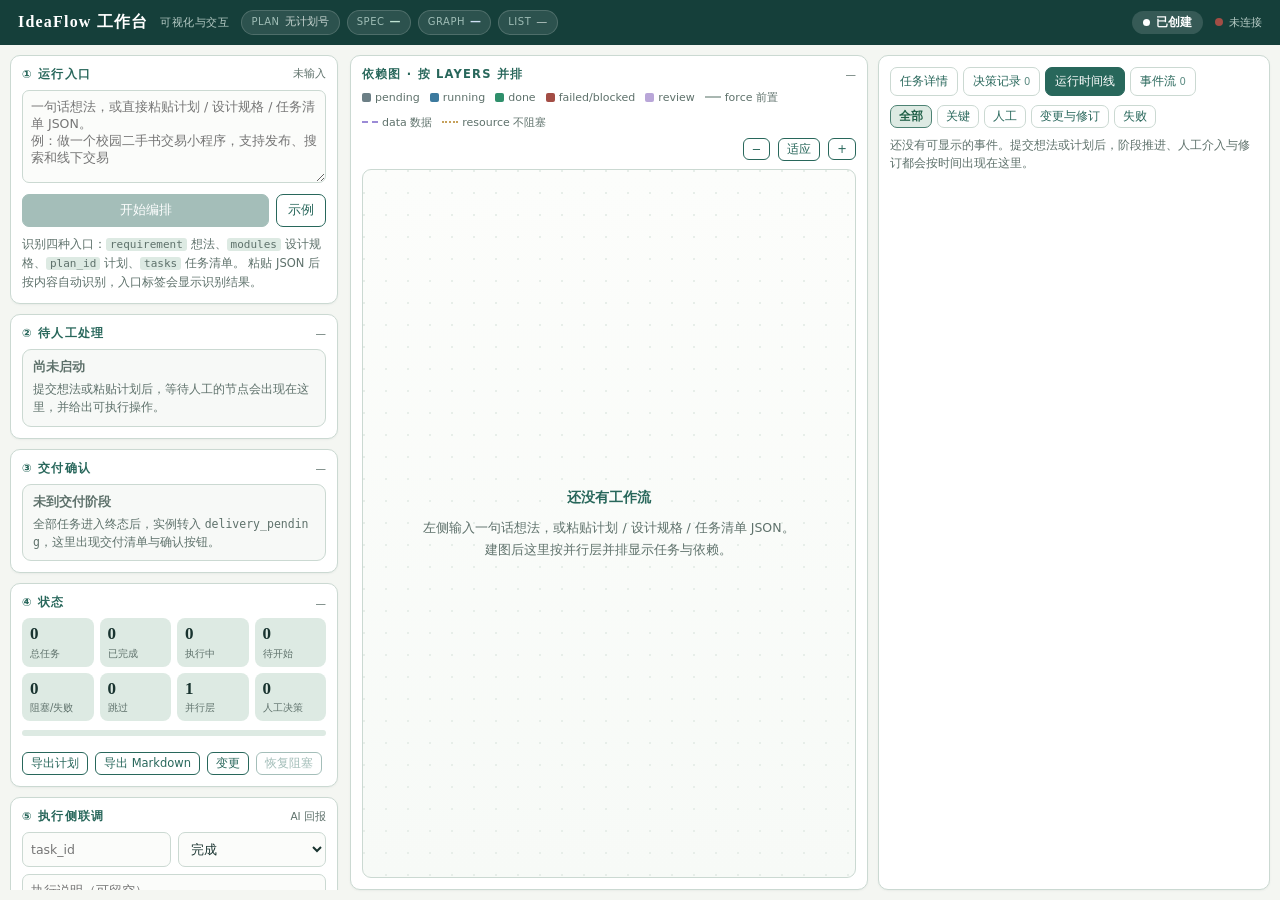
==== modules/orchestrator/web/index.html @ 5a15a60a "feat(viz): 工作台按 layers 并排依赖图、任务来源与产物、决策记录与交付确认 - 顶栏计划号 / 规格版本 / 图形版本 / 清单版本徽标（无计划号时显式标注） - 依赖图按 laye" ====
<!DOCTYPE html>
<html lang="zh-CN">
<head>
<meta charset="utf-8" />
<meta name="viewport" content="width=device-width, initial-scale=1" />
<title>IdeaFlow 工作台 · 可视化与交互（成员5）</title>
<!--
  模块五：工作台与可视化
  契约：contracts/v2/openapi.yaml 的 Progress / TaskState / Edge，decision.schema.json，delivery.schema.json
  原则：前端不存业务数据、不推断状态；只渲染 /api/progress 的快照 + 事件增量；
        契约里的字段还没透传时（decisions / delivery / *_refs / artifact_ids）自动降级并明确标注。
  验收对应：
    1) 计划号、规格版本徽标            → header .badges
    2) 按 layers 并排依赖图             → renderGraph()
    3) 任务详情（交付物/验收项/来源/产物）→ renderDetail()
    4) 决策记录                         → renderDecisions()
    5) 交付确认按钮                     → renderDelivery() / confirmDelivery()
    额外（模块说明要求）：运行时间线（阶段/角色/实质意见/修订）、暂停原因+可执行操作、刷新后恢复。
-->
<style>
  :root {
    --deep: #153F3A; --teal: #28675B; --teal2: #4D8273; --mint: #DDEAE3;
    --paper: #F4F6F2; --ink: #18332F; --muted: #5E716B; --line: #CBD9D2;
    --gold: #D6A756; --danger: #A34D45; --ok: #2F8F6B; --skip: #6C7F86;
    --violet: #6F5FA8; --blue: #3C7A9E;
  }
  * { box-sizing: border-box; }
  html, body { height: 100%; }
  body {
    margin: 0; background: var(--paper); color: var(--ink);
    font-family: "Microsoft YaHei", "PingFang SC", system-ui, sans-serif; font-size: 13px;
    display: grid; grid-template-rows: auto 1fr; overflow: hidden;
  }

  /* ---------- 顶栏 ---------- */
  header.top {
    display: flex; align-items: center; gap: 12px; flex-wrap: wrap;
    padding: 10px 18px; background: var(--deep); color: #fff;
  }
  header.top h1 { margin: 0; font-family: SimSun, serif; font-size: 16px; letter-spacing: 1.2px; }
  header.top .sub { font-size: 11px; color: #B7CCC6; letter-spacing: .5px; }
  .badges { display: flex; gap: 7px; flex-wrap: wrap; align-items: center; }
  .badge {
    display: inline-flex; align-items: baseline; gap: 5px;
    padding: 3px 9px; border-radius: 999px; background: rgba(255,255,255,.10);
    border: 1px solid rgba(255,255,255,.16); font-size: 11px; line-height: 1.5;
    white-space: nowrap;
  }
  .badge b { font-weight: 700; letter-spacing: .3px; }
  .badge .k { color: #9FBDB6; font-size: 10px; letter-spacing: .5px; }
  .badge.plan b { color: #F0D8A6; }
  .badge.spec b { color: #BFE3D3; }
  .badge.graph b { color: #CFE0F5; }
  .badge.muted b { color: #C9D6D2; font-weight: 400; }
  .badge.hide { display: none; }
  header .spacer { flex: 1; }
  .pill {
    display: inline-flex; align-items: center; gap: 6px; padding: 4px 11px;
    border-radius: 999px; font-size: 11.5px; font-weight: 600;
    background: rgba(255,255,255,.14); color: #fff;
  }
  .pill i { width: 7px; height: 7px; border-radius: 50%; background: currentColor; }
  .pill[data-s="completed"] { background: rgba(47,143,107,.30); color: #CFF0E1; }
  .pill[data-s="waiting_human"], .pill[data-s="delivery_pending"] { background: rgba(214,167,86,.26); color: #FBE9C4; }
  .pill[data-s="blocked"], .pill[data-s="aborted"] { background: rgba(163,77,69,.34); color: #F6D8D4; }
  .pill[data-s="running"] { background: rgba(60,122,158,.30); color: #D6E8F4; }
  .health { display: inline-flex; align-items: center; gap: 6px; font-size: 11px; color: #B7CCC6; }
  .health i { width: 8px; height: 8px; border-radius: 50%; background: var(--gold); }
  .health[data-ok="1"] i { background: #7FD3A8; }
  .health[data-ok="0"] i { background: var(--danger); }

  /* ---------- 三栏 ---------- */
  .app {
    display: grid; grid-template-columns: 330px minmax(0, 1fr) 392px;
    gap: 10px; padding: 10px; min-height: 0;
  }
  .col { min-width: 0; min-height: 0; display: flex; flex-direction: column; gap: 10px; }
  #leftCol { overflow-y: auto; overflow-x: hidden; padding-right: 2px; }
  #leftCol > .card { flex: 0 0 auto; }
  #leftCol::-webkit-scrollbar { width: 8px; }
  #leftCol::-webkit-scrollbar-thumb { background: #C3D3CB; border-radius: 4px; }
  .card {
    background: #fff; border: 1px solid var(--line); border-radius: 10px; padding: 11px;
    box-shadow: 0 1px 2px rgba(96,118,110,.08); min-height: 0;
  }
  .card.grow { flex: 1; display: flex; flex-direction: column; }
  .card h2 {
    margin: 0 0 8px; font-size: 11.5px; letter-spacing: 1.2px; color: var(--teal);
    text-transform: uppercase; display: flex; align-items: center; gap: 7px;
  }
  .card h2 .tail { margin-left: auto; font-size: 10.5px; letter-spacing: 0; color: var(--muted); text-transform: none; font-weight: 400; }
  .hint { color: var(--muted); font-size: 11.5px; line-height: 1.65; margin: 8px 0 0; }
  .hint code { background: var(--mint); padding: 0 4px; border-radius: 3px; font-size: 11px; }

  textarea, input, select {
    width: 100%; border: 1px solid var(--line); border-radius: 7px; padding: 8px;
    font-family: inherit; font-size: 12.5px; color: var(--ink); background: #FBFCFA; resize: vertical;
  }
  textarea:focus, input:focus, select:focus { outline: 2px solid var(--mint); border-color: var(--teal2); }
  button {
    border: 1px solid var(--teal); background: var(--teal); color: #fff; cursor: pointer;
    padding: 7px 11px; border-radius: 7px; font-family: inherit; font-size: 12.5px;
    transition: background .12s, border-color .12s;
  }
  button:hover:not(:disabled) { background: var(--teal2); }
  button.ghost { background: #fff; color: var(--teal); }
  button.ghost:hover:not(:disabled) { background: var(--mint); }
  button.warn { background: var(--danger); border-color: var(--danger); }
  button.warn:hover:not(:disabled) { background: #8E4039; }
  button.gold { background: var(--gold); border-color: var(--gold); color: #40320F; }
  button.gold:hover:not(:disabled) { background: #C79A47; }
  button:disabled { opacity: .42; cursor: not-allowed; }
  button.tiny { padding: 3px 8px; font-size: 11.5px; border-radius: 6px; }
  .row { display: flex; gap: 7px; flex-wrap: wrap; }
  .row > * { flex: 1 1 0; }
  .row.tight > * { flex: 0 0 auto; }

  /* 状态统计 */
  .stats { display: grid; grid-template-columns: repeat(4, 1fr); gap: 6px; }
  .stat { background: var(--mint); border-radius: 8px; padding: 6px 8px; }
  .stat b { display: block; font-size: 17px; font-family: SimSun, serif; line-height: 1.2; }
  .stat span { font-size: 10px; color: var(--muted); }
  .bar { height: 6px; background: var(--mint); border-radius: 999px; overflow: hidden; margin-top: 9px; }
  .bar > i { display: block; height: 100%; background: var(--teal); width: 0; transition: width .35s; }
  .analysis { margin-top: 8px; font-size: 11.5px; color: var(--muted); line-height: 1.6; max-height: 72px; overflow: auto; }

  /* 等待人工 / 交付 */
  .gate { border: 1px solid #E4CD9B; background: #FDF7EA; border-radius: 9px; padding: 9px 10px; }
  .gate .t { font-weight: 700; font-size: 12.5px; color: #7A5A16; display: flex; gap: 6px; align-items: center; }
  .gate .m { font-size: 11.5px; color: #7A5A16; line-height: 1.6; margin-top: 4px; word-break: break-all; }
  .gate .acts { display: flex; gap: 6px; margin-top: 8px; }
  .gate.idle { border-color: var(--line); background: #F7F9F7; }
  .gate.idle .t { color: var(--muted); font-weight: 600; }
  .gate.idle .m { color: var(--muted); }
  .gate.done { border-color: #BFDCCB; background: #EFF8F2; }
  .gate.done .t { color: #1F5F47; }
  .gate.done .m { color: #2C6D52; }

  .delivery-items { margin-top: 7px; display: flex; flex-direction: column; gap: 5px; max-height: 150px; overflow: auto; }
  .ditem { display: flex; gap: 7px; align-items: flex-start; font-size: 11.5px; line-height: 1.5;
           border-bottom: 1px dashed #E7EFE9; padding-bottom: 4px; }
  .ditem:last-child { border-bottom: none; }
  .ditem .ok { color: var(--ok); font-weight: 700; }
  .ditem .no { color: var(--danger); font-weight: 700; }
  .ditem .mono { font-family: Consolas, monospace; font-size: 11px; }

  /* 画布 */
  .canvas-card { flex: 1; display: flex; flex-direction: column; min-height: 0; }
  .canvas-bar { display: flex; align-items: center; gap: 8px; flex-wrap: wrap; margin-bottom: 8px; }
  .canvas-bar .spacer { flex: 1; }
  .legend { display: flex; gap: 10px; flex-wrap: wrap; font-size: 11px; color: var(--muted); }
  .legend span { display: inline-flex; align-items: center; gap: 4px; }
  .legend i { width: 9px; height: 9px; border-radius: 2px; display: inline-block; }
  .legend .ln { width: 16px; height: 0; border-top-width: 2px; border-top-style: solid; border-radius: 0; }
  .canvas-wrap {
    flex: 1; min-height: 0; overflow: auto; border: 1px solid var(--line); border-radius: 9px;
    background:
      radial-gradient(circle at 1px 1px, #E7EEE9 1px, transparent 0) 0 0 / 22px 22px,
      linear-gradient(#FCFDFB, #F7FAF7);
  }
  #graph { display: block; }
  .empty {
    height: 100%; display: flex; flex-direction: column; align-items: center; justify-content: center;
    gap: 8px; color: var(--muted); font-size: 12.5px; text-align: center; padding: 24px; line-height: 1.8;
  }
  .empty strong { color: var(--teal); font-size: 13.5px; }

  /* 右栏 tabs */
  .tabs { display: flex; gap: 5px; margin-bottom: 9px; flex-wrap: wrap; }
  .tabs button { background: #fff; color: var(--teal); border-color: var(--line); padding: 5px 9px; font-size: 12px; }
  .tabs button.active { background: var(--teal); color: #fff; border-color: var(--teal); }
  .tabs button .n { font-size: 10px; opacity: .75; margin-left: 3px; }
  .pane { flex: 1; min-height: 0; overflow: auto; padding-right: 2px; }
  .pane::-webkit-scrollbar { width: 8px; }
  .pane::-webkit-scrollbar-thumb { background: #C3D3CB; border-radius: 4px; }

  /* 任务详情 */
  .kv { display: grid; grid-template-columns: 62px 1fr; gap: 4px 8px; font-size: 12px; line-height: 1.6; }
  .kv .k { color: var(--muted); }
  .kv .v { word-break: break-word; }
  .sect { margin-top: 11px; }
  .sect > .st { font-size: 10.5px; letter-spacing: 1px; color: var(--muted); text-transform: uppercase; margin-bottom: 4px; }
  ol.acc, ul.plain { margin: 0; padding-left: 18px; font-size: 12px; line-height: 1.65; }
  ol.acc li, ul.plain li { margin-bottom: 2px; }
  .chips { display: flex; gap: 5px; flex-wrap: wrap; }
  .chip {
    display: inline-block; padding: 2px 7px; border-radius: 5px; font-size: 11px;
    background: var(--mint); color: #245C4B; border: 1px solid #C9DED3; cursor: pointer;
    font-family: Consolas, monospace;
  }
  .chip.static { cursor: default; }
  .chip.r { background: #EAF2FA; border-color: #C6DAEE; color: #2B5B7E; }
  .chip.m { background: #F3EFFA; border-color: #D8CDEE; color: #55407F; }
  .chip.a { background: #FFF6E3; border-color: #EAD9B0; color: #7A5A16; }
  .chip.dead { background: #F2F4F3; border-color: var(--line); color: var(--muted); cursor: default; }
  .none { color: var(--muted); font-size: 11.5px; }
  .warnbox {
    margin-top: 8px; padding: 7px 9px; border-radius: 7px; background: #FDF7EA;
    border: 1px solid #E4CD9B; color: #7A5A16; font-size: 11.5px; line-height: 1.6;
  }

  /* 决策记录 */
  table.dec { width: 100%; border-collapse: collapse; font-size: 11.5px; }
  table.dec th, table.dec td { text-align: left; padding: 5px 4px; border-bottom: 1px solid #EDF2EF; vertical-align: top; }
  table.dec th { color: var(--muted); font-weight: 600; font-size: 10.5px; letter-spacing: .5px; }
  table.dec td.mono { font-family: Consolas, monospace; font-size: 11px; white-space: nowrap; }
  .act { padding: 1px 6px; border-radius: 4px; font-size: 10.5px; white-space: nowrap; }
  .act.approve { background: #E4F3EC; color: #1F6B4C; }
  .act.reject { background: #FBE9E6; color: #8E3A31; }
  .act.skip { background: #EEF0F1; color: #4A5A62; }
  .act.return { background: #FDF1DC; color: #7A5A16; }
  .drow { border: 1px solid #E7EFE9; border-radius: 8px; padding: 7px 9px; margin-bottom: 7px; background: #FCFDFC; }
  .dhead { display: flex; align-items: center; gap: 6px; flex-wrap: wrap; font-size: 11.5px; }
  .dhead .spacer { flex: 1; }
  .dbody { font-size: 11.5px; line-height: 1.6; color: #3F5450; margin-top: 4px; }
  .dbody .who { font-size: 10px; padding: 0 5px; border-radius: 3px; background: #EEF3F0; color: #4C6259; margin-right: 5px; }

  /* 事件 / 时间线 */
  .filters { display: flex; gap: 5px; flex-wrap: wrap; margin-bottom: 8px; }
  .filters button { padding: 3px 8px; font-size: 11.5px; background: #fff; color: var(--teal); border-color: var(--line); }
  .filters button.active { background: var(--mint); border-color: var(--teal2); color: #1F5F47; font-weight: 600; }
  .events { display: flex; flex-direction: column; gap: 5px; }
  .ev { border-left: 3px solid var(--line); padding: 3px 0 3px 8px; font-size: 11.5px; line-height: 1.55; }
  .ev b { color: var(--teal); font-weight: 600; }
  .ev time { color: #93A29C; font-size: 10.5px; margin-right: 5px; font-family: Consolas, monospace; }
  .ev .who { font-size: 10px; padding: 0 5px; border-radius: 3px; background: #EEF3F0; color: #4C6259; margin-right: 4px; }
  .ev[data-tone="ok"] { border-color: var(--ok); }
  .ev[data-tone="warn"] { border-color: var(--gold); }
  .ev[data-tone="bad"] { border-color: var(--danger); }
  .ev[data-tone="human"] { border-color: var(--blue); }
  .ev[data-tone="change"] { border-color: var(--violet); }
  .tl { position: relative; padding-left: 14px; }
  .tl::before { content: ""; position: absolute; left: 5px; top: 4px; bottom: 4px; width: 2px; background: #E6EDE9; }
  .stage {
    position: relative; margin: 10px 0 6px; font-size: 10.5px; letter-spacing: 1px;
    color: var(--teal); font-weight: 700;
  }
  .stage::before {
    content: ""; position: absolute; left: -14px; top: 4px; width: 9px; height: 9px;
    border-radius: 50%; background: #fff; border: 2px solid var(--teal2);
  }
  .tl .ev { margin-bottom: 5px; }
  .revlink {
    margin-top: 6px; padding: 8px 9px; border-radius: 8px; background: #F6F3FC;
    border: 1px solid #DCD3F0; font-size: 11.5px; line-height: 1.6; color: #4B3D73;
  }
  .revlink b { color: #4B3D73; }
  .revlink .chip { margin-top: 4px; }

  /* 弹窗 */
  .drawer {
    position: fixed; inset: 0; background: rgba(21,63,58,.42); display: none;
    align-items: center; justify-content: center; padding: 24px; z-index: 30;
  }
  .drawer.open { display: flex; }
  .drawer .panel {
    background: #fff; border-radius: 12px; width: min(720px, 100%); max-height: 86vh;
    display: flex; flex-direction: column; overflow: hidden;
  }
  .drawer .panel > header { padding: 13px 16px; border-bottom: 1px solid var(--line); }
  .drawer .panel > header strong { font-size: 13.5px; }
  .drawer .panel > .body { padding: 13px 16px; overflow: auto; display: flex; flex-direction: column; gap: 9px; }
  .drawer .panel > footer { padding: 11px 16px; border-top: 1px solid var(--line); display: flex; gap: 8px; justify-content: flex-end; }
  .toast {
    position: fixed; left: 50%; bottom: 26px; transform: translateX(-50%) translateY(10px);
    background: var(--deep); color: #fff; padding: 8px 16px; border-radius: 8px; font-size: 12px;
    opacity: 0; transition: .22s; pointer-events: none; z-index: 40; max-width: 80vw;
  }
  .toast.on { opacity: 1; transform: translateX(-50%) translateY(0); }
  .toast.bad { background: var(--danger); }
  .toast.ok { background: #1F6B4C; }
  .mono { font-family: Consolas, monospace; }
  @keyframes pulse { 0%,100% { opacity: 1 } 50% { opacity: .35 } }
  .pulse { animation: pulse 1.5s ease-in-out infinite; }
</style>
</head>
<body>

<header class="top">
  <h1>IdeaFlow 工作台</h1>
  <span class="sub">可视化与交互</span>
  <div class="badges">
    <span class="badge plan" id="bPlan" title="计划号来自 plan.json 或 spec 入口"><span class="k">PLAN</span><b>—</b></span>
    <span class="badge spec" id="bSpec" title="规格版本来自需求模块或 spec 入参"><span class="k">SPEC</span><b>—</b></span>
    <span class="badge graph" id="bGraph" title="每次变更/重排递增"><span class="k">GRAPH</span><b>—</b></span>
    <span class="badge muted" id="bList" title="任务清单版本"><span class="k">LIST</span><b>—</b></span>
  </div>
  <span class="spacer"></span>
  <span class="pill" id="statusPill" data-s="created"><i></i>已创建</span>
  <span class="health" id="health" data-ok="0"><i></i><span id="healthText">连接中</span></span>
</header>

<div class="app">

  <!-- ================= 左栏 ================= -->
  <div class="col" id="leftCol">
    <div class="card">
      <h2>① 运行入口<span class="tail" id="entryTag">未输入</span></h2>
      <textarea id="req" rows="5" placeholder="一句话想法，或直接粘贴计划 / 设计规格 / 任务清单 JSON。&#10;例：做一个校园二手书交易小程序，支持发布、搜索和线下交易"></textarea>
      <div class="row" style="margin-top:8px">
        <button id="btnStart">开始编排</button>
        <button id="btnSample" class="ghost" style="flex:0 0 auto">示例</button>
      </div>
      <p class="hint">
        识别四种入口：<code>requirement</code> 想法、<code>modules</code> 设计规格、<code>plan_id</code> 计划、<code>tasks</code> 任务清单。
        粘贴 JSON 后按内容自动识别，入口标签会显示识别结果。
      </p>
    </div>

    <div class="card">
      <h2>② 待人工处理<span class="tail" id="gateType">—</span></h2>
      <div id="gateBox"></div>
    </div>

    <div class="card">
      <h2>③ 交付确认<span class="tail" id="deliveryTag">—</span></h2>
      <div id="deliveryBox"></div>
    </div>

    <div class="card grow" style="flex:0 0 auto">
      <h2>④ 状态<span class="tail" id="instanceTag">—</span></h2>
      <div class="stats">
        <div class="stat"><b id="sTotal">0</b><span>总任务</span></div>
        <div class="stat"><b id="sDone">0</b><span>已完成</span></div>
        <div class="stat"><b id="sRunning">0</b><span>执行中</span></div>
        <div class="stat"><b id="sPending">0</b><span>待开始</span></div>
        <div class="stat"><b id="sBad">0</b><span>阻塞/失败</span></div>
        <div class="stat"><b id="sSkipped">0</b><span>跳过</span></div>
        <div class="stat"><b id="sLayers">0</b><span>并行层</span></div>
        <div class="stat"><b id="sDec">0</b><span>人工决策</span></div>
      </div>
      <div class="bar"><i id="bar"></i></div>
      <div class="analysis" id="analysis"></div>
      <div class="row tight" style="margin-top:8px">
        <button id="btnExport" class="ghost tiny">导出计划</button>
        <button id="btnExportMd" class="ghost tiny">导出 Markdown</button>
        <button id="btnChange" class="ghost tiny">变更</button>
        <button id="btnReopen" class="ghost tiny">恢复阻塞</button>
      </div>
    </div>

    <div class="card">
      <h2>⑤ 执行侧联调<span class="tail">AI 回报</span></h2>
      <div class="row">
        <input id="aiTask" placeholder="task_id" />
        <select id="aiResult"><option value="done">完成</option><option value="failed">失败</option></select>
      </div>
      <input id="aiDetail" style="margin-top:7px" placeholder="执行说明（可留空）" />
      <div class="row" style="margin-top:7px">
        <button id="btnAiReport" class="ghost">提交回报</button>
      </div>
      <p class="hint" id="aiHint">当前没有 running 的 AI 任务。</p>
    </div>
  </div>

  <!-- ================= 中栏：依赖图 ================= -->
  <div class="col">
    <div class="card canvas-card">
      <h2>
        依赖图 · 按 layers 并排
        <span class="tail" id="graphTail">—</span>
      </h2>
      <div class="canvas-bar">
        <div class="legend">
          <span><i style="background:var(--skip)"></i>pending</span>
          <span><i style="background:var(--blue)"></i>running</span>
          <span><i style="background:var(--ok)"></i>done</span>
          <span><i style="background:var(--danger)"></i>failed/blocked</span>
          <span><i style="background:#B9A6D8"></i>review</span>
          <span><i class="ln" style="border-color:#A9B7B1"></i>force 前置</span>
          <span><i class="ln" style="border-top-style:dashed;border-color:#9B8BD6"></i>data 数据</span>
          <span><i class="ln" style="border-top-style:dotted;border-color:#C6A15B"></i>resource 不阻塞</span>
        </div>
        <span class="spacer"></span>
        <button class="ghost tiny" id="zoomOut">−</button>
        <button class="ghost tiny" id="zoomFit">适应</button>
        <button class="ghost tiny" id="zoomIn">+</button>
      </div>
      <div class="canvas-wrap" id="canvasWrap">
        <svg id="graph" xmlns="http://www.w3.org/2000/svg"></svg>
        <div class="empty" id="graphEmpty" style="display:none">
          <strong>还没有工作流</strong>
          <span>左侧输入一句话想法，或粘贴计划 / 设计规格 / 任务清单 JSON。<br>建图后这里按并行层并排显示任务与依赖。</span>
        </div>
      </div>
    </div>
  </div>

  <!-- ================= 右栏：详情 / 决策 / 时间线 ================= -->
  <div class="col">
    <div class="card grow">
      <div class="tabs">
        <button data-tab="detail" id="tabDetail">任务详情</button>
        <button data-tab="decisions" id="tabDecisions">决策记录<span class="n" id="nDec">0</span></button>
        <button data-tab="timeline" id="tabTimeline">运行时间线</button>
        <button data-tab="events" id="tabEvents">事件流<span class="n" id="nEv">0</span></button>
      </div>
      <div class="pane" id="pane-detail"></div>
      <div class="pane" id="pane-decisions" style="display:none"></div>
      <div class="pane" id="pane-timeline" style="display:none"></div>
      <div class="pane" id="pane-events" style="display:none"></div>
    </div>
  </div>
</div>

<!-- 理由弹窗 -->
<div class="drawer" id="reasonBox">
  <div class="panel" style="width:min(480px,100%)">
    <header><strong id="reasonTitle">填写理由</strong><div class="hint" id="reasonHint">理由为必填项。</div></header>
    <div class="body"><textarea id="reasonText" rows="3" placeholder="请输入理由"></textarea></div>
    <footer>
      <button class="ghost" id="reasonCancel">取消</button>
      <button id="reasonOk">确认</button>
    </footer>
  </div>
</div>

<!-- 变更弹窗 -->
<div class="drawer" id="changeBox">
  <div class="panel">
    <header>
      <strong>提交变更</strong>
      <div class="hint" style="margin-top:4px">变更基于当前工作流增量处理；提交后服务会重算依赖、并行层，并追加修订事件。</div>
    </header>
    <div class="body">
      <div class="row tight">
        <button class="ghost tiny" id="ctabText" style="background:var(--mint)">自然语言变更</button>
        <button class="ghost tiny" id="ctabJson">手动改任务与依赖</button>
      </div>
      <div id="cpaneText"><textarea id="changeText" rows="4" placeholder="例如：新增二手书线下交易地点筛选，并补充联调任务"></textarea></div>
      <div id="cpaneJson" style="display:none">
        <p class="hint" style="margin:0 0 6px">直接改 tasks / edges，提交后校验端点、自依赖与环；已终态任务不会被删除。</p>
        <textarea id="changeJson" class="mono" rows="16" spellcheck="false" style="font-size:11.5px"></textarea>
      </div>
    </div>
    <footer>
      <button class="ghost" id="changeCancel">取消</button>
      <button id="changeSubmit">提交变更</button>
    </footer>
  </div>
</div>

<div class="toast" id="toast"></div>

<script>
"use strict";
/* =========================================================================
   0. 常量与状态
   ========================================================================= */
const API = location.protocol === "file:" ? "http://127.0.0.1:8000" : "";
const LS = { sel: "if5.selected", tab: "if5.tab", filter: "if5.filter" };
const POLL_MS = 1500;

const STATUS_COLOR = {
  pending: "#6C7F86", ready: "#4D8273", running: "#3C7A9E", review: "#B9A6D8",
  done: "#2F8F6B", failed: "#A34D45", blocked: "#A34D45", skipped: "#8B9A94"
};
const STATUS_LABEL = {
  pending: "待开始", ready: "就绪", running: "执行中", review: "待复核",
  done: "已完成", failed: "失败", blocked: "阻塞", skipped: "已跳过"
};
const INSTANCE_LABEL = {
  created: "已创建", running: "执行中", waiting_human: "等待人工",
  delivery_pending: "待交付确认", completed: "已完成", blocked: "阻塞", aborted: "已终止"
};
const GATE_LABEL = {
  task_execution: "人工节点执行", task_failed: "任务失败待接管", delivery_confirm: "交付确认"
};
const ROLE_LABEL = { ai: "AI", human: "人工", "ai+human": "AI+人工" };
const ACTION_LABEL = {
  created: "实例创建", requirement_parsed: "需求解析", dependency_confirmed: "依赖确认",
  graph_built: "建图完成", task_dispatched: "派发任务", task_done: "任务完成",
  task_retried: "自动重试", task_failed: "任务失败", human_gate_entered: "进入人工门",
  human_gate_exited: "离开人工门", task_blocked: "级联阻塞", change_submitted: "变更提交",
  change_confirmed: "变更确认", change_applied: "变更合并", baseline_refrozen: "基线升版",
  replan_done: "重排完成", task_reopened: "恢复任务", decision_recorded: "决策记录",
  artifact_created: "产物登记", delivery_created: "交付生成", delivery_confirmed: "交付确认",
  delivery_rejected: "交付退回", task_review_entered: "进入复核", task_review_passed: "复核通过",
  plan_validated: "计划校验", plan_confirmed: "计划确认", plan_returned: "计划退回",
  spec_generated: "规格生成", spec_confirmed: "规格确认", spec_returned: "规格退回"
};
/* 事件 → 阶段（供运行时间线分组） */
const STAGE = {
  created: "建图", requirement_parsed: "建图", dependency_confirmed: "建图", graph_built: "建图",
  spec_generated: "规格", spec_confirmed: "规格", spec_returned: "规格",
  plan_validated: "计划", plan_confirmed: "计划", plan_returned: "计划",
  task_dispatched: "执行", task_done: "执行", task_retried: "执行", task_failed: "执行",
  task_review_entered: "执行", task_review_passed: "执行",
  human_gate_entered: "人工介入", human_gate_exited: "人工介入", decision_recorded: "人工介入",
  change_submitted: "变更与修订", change_confirmed: "变更与修订", change_applied: "变更与修订",
  baseline_refrozen: "变更与修订", replan_done: "变更与修订", task_reopened: "变更与修订",
  task_blocked: "变更与修订",
  artifact_created: "交付", delivery_created: "交付", delivery_confirmed: "交付", delivery_rejected: "交付"
};
const TONE = {
  task_failed: "bad", task_blocked: "bad", delivery_rejected: "bad", spec_returned: "bad", plan_returned: "bad",
  task_retried: "warn", change_submitted: "change", change_confirmed: "change", change_applied: "change",
  replan_done: "change", task_reopened: "change", baseline_refrozen: "change",
  human_gate_entered: "human", human_gate_exited: "human", decision_recorded: "human",
  task_done: "ok", graph_built: "ok", delivery_confirmed: "ok", plan_confirmed: "ok", spec_confirmed: "ok",
  task_review_passed: "ok"
};

let state = null;         // 最近一次 Progress 快照
let events = [];          // 累计事件（按 seq 去重）
let cursor = 0;           // 事件游标
let selected = null;      // 选中的 task_id
let tab = localStorage.getItem(LS.tab) || "timeline";
let filter = localStorage.getItem(LS.filter) || "all";
let zoom = 0;   // 0 = 自动适应宽度
let busy = false, booted = false;

const $ = id => document.getElementById(id);
const esc = s => String(s == null ? "" : s).replace(/[&<>"']/g, c => (
  { "&": "&amp;", "<": "&lt;", ">": "&gt;", '"': "&quot;", "'": "&#39;" }[c]));

/* =========================================================================
   1. 通用：请求、提示、状态读取（对契约缺口做降级）
   ========================================================================= */
async function api(path, options) {
  const response = await fetch(API + path, options);
  const text = await response.text();
  let body;
  try { body = text ? JSON.parse(text) : {}; } catch { body = { error: text }; }
  if (!response.ok) throw new Error(body.error || ("HTTP " + response.status));
  return body;
}
const post = (path, data) => api(path, {
  method: "POST", headers: { "Content-Type": "application/json; charset=utf-8" },
  body: JSON.stringify(data)
});

let toastTimer = null;
function toast(message, kind) {
  const box = $("toast");
  box.textContent = message;
  box.className = "toast on" + (kind ? " " + kind : "");
  clearTimeout(toastTimer);
  toastTimer = setTimeout(() => box.classList.remove("on"), 3200);
}

const tasks = () => (state && state.tasks) || [];
const taskById = id => tasks().find(t => t.task_id === id);
const edgesOf = () => (state && state.edges) || [];
const decisions = () => (state && Array.isArray(state.decisions)) ? state.decisions : null;
const delivery = () => (state && state.delivery) || null;
const hasField = name => tasks().some(t => Array.isArray(t[name]) && t[name].length);

/* 后端未透传 layers 时的兜底：按 edges 求最长路径分层（与后端 topo_layers 同口径） */
function computeLayers(list, edgeList) {
  const ids = list.map(t => t.task_id);
  const indeg = Object.fromEntries(ids.map(id => [id, 0]));
  const next = Object.fromEntries(ids.map(id => [id, []]));
  edgeList.filter(e => e.type !== "resource").forEach(e => {
    if (!(e.to in indeg) || !(e.from in indeg)) return;
    next[e.from].push(e.to); indeg[e.to] += 1;
  });
  const level = Object.fromEntries(ids.map(id => [id, 0]));
  const queue = ids.filter(id => indeg[id] === 0);
  const seen = new Set(queue);
  while (queue.length) {
    const id = queue.shift();
    next[id].forEach(child => {
      level[child] = Math.max(level[child], level[id] + 1);
      indeg[child] -= 1;
      if (indeg[child] === 0 && !seen.has(child)) { seen.add(child); queue.push(child); }
    });
  }
  const max = Math.max(0, ...Object.values(level));
  const layers = [];
  for (let i = 0; i <= max; i++) layers.push(ids.filter(id => level[id] === i));
  return layers;
}
function layers() {
  const fromServer = state && Array.isArray(state.layers) ? state.layers.filter(l => Array.isArray(l)) : [];
  const flat = fromServer.flat().length;
  if (fromServer.length && flat === tasks().length) return fromServer;
  return computeLayers(tasks(), edgesOf());
}

/* =========================================================================
   2. 拉取与渲染主循环
   ========================================================================= */
async function pull(full) {
  const since = full ? 0 : cursor;
  const data = await api("/api/progress?since=" + since + "&limit=1000");
  state = data;
  if (data.event_log) {
    const known = new Set(events.map(e => e.seq));
    data.event_log.forEach(e => { if (!known.has(e.seq)) events.push(e); });
    events.sort((a, b) => a.seq - b.seq);
    if (events.length > 1200) events = events.slice(-1200);
    cursor = data.next_since != null ? data.next_since : (events.length ? events[events.length - 1].seq : 0);
  }
  renderAll();
}

async function tick() {
  try {
    await pull(false);
    $("health").dataset.ok = "1";
    $("healthText").textContent = "已连接 · " + POLL_MS / 1000 + "s 轮询";
  } catch (error) {
    $("health").dataset.ok = "0";
    $("healthText").textContent = "未连接";
    if (!booted) { $("healthText").textContent = "等待服务"; }
  }
}

function renderAll() {
  renderHeader();
  renderStats();
  renderGate();
  renderDelivery();
  renderGraph();
  renderDetail();
  renderDecisions();
  renderTimeline();
  renderEvents();
  renderTabs();
}

/* ---------- 顶栏：徽标 + 状态 ---------- */
function renderHeader() {
  const s = state || {};
  const plan = $("bPlan").querySelector("b");
  const hasPlan = s.plan_id && String(s.plan_id).trim();
  plan.textContent = hasPlan ? s.plan_id : "无计划号";
  $("bPlan").classList.toggle("plan", !!hasPlan);
  $("bPlan").classList.toggle("muted", !hasPlan);
  $("bPlan").title = hasPlan
    ? "计划号 " + s.plan_id + "（来自 plan.json 或 spec 入口）"
    : "任务清单入口没有计划号（契约允许 plan_id 为 null）";
  $("bSpec").querySelector("b").textContent = s.spec_version || "—";
  $("bGraph").querySelector("b").textContent = s.graph_id || "—";
  $("bList").querySelector("b").textContent = s.list_version || "—";
  $("instanceTag").textContent = s.instance_id || "—";

  const pill = $("statusPill");
  pill.dataset.s = s.status || "created";
  pill.innerHTML = "<i></i>" + (INSTANCE_LABEL[s.status] || s.status || "已创建");
}

/* ---------- 状态统计 ---------- */
function renderStats() {
  const s = state || {};
  $("sTotal").textContent = s.total || 0;
  $("sDone").textContent = s.done || 0;
  $("sRunning").textContent = s.running || 0;
  $("sPending").textContent = s.pending || 0;
  $("sBad").textContent = (s.blocked || 0) + (s.failed || 0);
  $("sSkipped").textContent = s.skipped || 0;
  $("sLayers").textContent = layers().length;
  const dec = decisions();
  $("sDec").textContent = dec ? dec.length : derivedDecisions().length;
  $("bar").style.width = (s.percent || 0) + "%";
  $("analysis").textContent = s.analysis || "";

  const running = tasks().filter(t => t.status === "running");
  $("btnAiReport").disabled = running.length === 0 || busy;
  $("aiHint").textContent = running.length
    ? "可回报：" + running.map(t => t.task_id).join("、")
    : "当前没有 running 的 AI 任务。";
  if (running.length && !running.some(t => t.task_id === $("aiTask").value.trim())) {
    $("aiTask").value = running[0].task_id;
  }
  const bad = tasks().filter(t => t.status === "blocked" || t.status === "failed").length;
  $("btnReopen").disabled = bad === 0;
  $("btnReopen").textContent = bad ? "恢复阻塞 (" + bad + ")" : "恢复阻塞";
  $("graphTail").textContent = (s.total || 0)
    ? (s.total + " 个任务 · " + layers().length + " 个并行层 · " + (s.edges ? "" : "") + edgesOf().length + " 条依赖")
    : "—";
}

/* ---------- ② 待人工处理：等待原因 + 可执行操作 ---------- */
function renderGate() {
  const s = state || {};
  const gate = s.waiting_on;
  const box = $("gateBox");
  $("gateType").textContent = gate ? (GATE_LABEL[gate.gate_type] || gate.gate_type) : "—";

  if (!s.total) {
    box.innerHTML = '<div class="gate idle"><div class="t">尚未启动</div>'
      + '<div class="m">提交想法或粘贴计划后，等待人工的节点会出现在这里，并给出可执行操作。</div></div>';
    return;
  }
  if (!gate) {
    const running = tasks().filter(t => t.status === "running").length;
    box.innerHTML = '<div class="gate idle"><div class="t">当前没有等待人工的节点</div>'
      + '<div class="m">' + (running
        ? "有 " + running + " 个 AI 任务在执行；人工门打开时会在此提示原因与操作。"
        : "工作流按依赖推进；被阻塞的任务可在“恢复阻塞”里处理。") + "</div></div>";
    return;
  }
  const since = gate.since ? new Date(gate.since) : null;
  const waited = since ? Math.max(0, Math.round((Date.now() - since.getTime()) / 1000)) : null;
  const waitedText = waited == null ? "" : (waited < 60 ? waited + " 秒" : Math.round(waited / 60) + " 分钟");
  if (gate.gate_type === "delivery_confirm") {
    box.innerHTML = '<div class="gate">'
      + '<div class="t">等待交付确认 · ' + esc(gate.object_id) + "</div>"
      + '<div class="m">全部任务已终态，交付清单见下方「③ 交付确认」。'
      + (waitedText ? "已等待 " + waitedText + "。" : "") + "</div>"
      + '<div class="acts"><button class="gold tiny" id="btnDeliverOk2">确认交付</button>'
      + '<button class="warn tiny" id="btnDeliverNo2">退回</button></div></div>';
    $("gateType").textContent = "交付确认";
    return;
  }
  box.innerHTML = '<div class="gate">'
    + '<div class="t">' + esc(GATE_LABEL[gate.gate_type] || gate.gate_type) + " · " + esc(gate.object_id) + "</div>"
    + '<div class="m">对象：' + esc(gate.object_id)
    + (taskById(gate.object_id) ? "（" + esc(taskById(gate.object_id).name) + "）" : "")
    + "<br>进入时间：" + esc((gate.since || "").slice(11, 19)) + (waitedText ? "，已等待 " + waitedText : "")
    + "<br>原因：" + (gate.gate_type === "task_failed"
        ? "AI 任务重试额度用尽，需要人工接管" : (gate.gate_type === "delivery_confirm"
        ? "全部任务已终态，等待人工确认交付" : "该任务标记为人工节点，需要人工执行并放行")) + "</div>"
    + '<div class="acts">'
    + '<button class="gold tiny" data-op="approve">放行</button>'
    + '<button class="ghost tiny" data-op="skip">跳过</button>'
    + '<button class="warn tiny" data-op="reject">驳回</button>'
    + "</div></div>";
}

/* ---------- ③ 交付确认 ---------- */
function renderDelivery() {
  const s = state || {}, box = $("deliveryBox"), dlv = delivery();
  const status = s.status;
  $("deliveryTag").textContent = status === "delivery_pending" ? "待确认"
    : (status === "completed" ? "已交付" : (dlv ? (dlv.status || "") : "—"));

  if (!s.total) {
    box.innerHTML = '<div class="gate idle"><div class="t">未到交付阶段</div>'
      + '<div class="m">全部任务进入终态后，实例转入 <span class="mono">delivery_pending</span>，这里出现交付清单与确认按钮。</div></div>';
    return;
  }
  if (status === "completed") {
    box.innerHTML = '<div class="gate done"><div class="t">交付已确认</div><div class="m">'
      + (dlv ? ("交付号 " + esc(dlv.delivery_id) + "，确认人 " + esc(dlv.decided_by || "—")
        + "，时间 " + esc((dlv.decided_at || "").slice(0, 19).replace("T", " ")) + "。")
        : "实例已完成；本次未生成交付记录（契约 v2 要求先进入 <span class=\"mono\">delivery_pending</span> 再确认）。")
      + "</div></div>";
    return;
  }
  if (status !== "delivery_pending") {
    const done = s.done || 0, total = s.total || 0;
    box.innerHTML = '<div class="gate idle"><div class="t">尚未进入交付阶段</div><div class="m">'
      + "已完成 " + done + "/" + total + "；全部终态后自动进入交付确认。</div></div>";
    return;
  }
  // delivery_pending
  let items = "";
  if (dlv && Array.isArray(dlv.items)) {
    items = '<div class="delivery-items">' + dlv.items.map(item => {
      const okMark = item.acceptance === "passed" ? '<span class="ok">✓</span>'
        : (item.acceptance === "failed" ? '<span class="no">✗</span>' : '<span class="mono">·</span>');
      return '<div class="ditem">' + okMark + '<div><b class="mono">' + esc(item.task_id) + "</b> "
        + esc(item.task_id && taskById(item.task_id) ? taskById(item.task_id).name : "")
        + (item.artifact_ids && item.artifact_ids.length
          ? '<br><span class="mono">' + item.artifact_ids.map(esc).join("、") + "</span>"
          : '<br><span class="none">未登记产物</span>')
        + (item.note ? "<br>" + esc(item.note) : "") + "</div></div>";
    }).join("") + "</div>";
  } else {
    items = '<div class="warnbox">交付记录 <span class="mono">delivery</span> 尚未返回（契约 v2 已定义，等成员4 透传）。'
      + "仍可确认交付：实例会带 <span class=\"mono\">human_op approve</span> 进入 <span class=\"mono\">completed</span>。</div>";
  }
  box.innerHTML = '<div class="gate">'
    + '<div class="t">交付待确认' + (dlv ? " · " + esc(dlv.delivery_id) : "") + "</div>"
    + '<div class="m">共 ' + (s.total || 0) + " 个任务，已完成 " + (s.done || 0) + "、跳过 " + (s.skipped || 0) + "。</div>"
    + items
    + '<div class="acts">'
    + '<button class="gold tiny" id="btnDeliverOk">确认交付</button>'
    + '<button class="warn tiny" id="btnDeliverNo">退回</button>'
    + "</div></div>";
}

/* =========================================================================
   3. 依赖图：按 layers 并排
   ========================================================================= */
const NW = 152, NH = 64, GX = 104, GY = 78, PAD = 30, HEAD = 30;

function renderGraph() {
  const svg = $("graph"), empty = $("graphEmpty");
  const list = tasks();
  if (!list.length) {
    svg.style.display = "none"; empty.style.display = "flex";
    svg.innerHTML = ""; return;
  }
  svg.style.display = "block"; empty.style.display = "none";

  const L = layers();
  const maxRows = Math.max(1, ...L.map(l => l.length));
  const naturalW = PAD * 2 + Math.max(1, L.length) * NW + Math.max(0, L.length - 1) * GX;
  const naturalH = HEAD + PAD * 2 + maxRows * NH + Math.max(0, maxRows - 1) * GY;

  // 自适应：宽度不够时缩小到可看全；高度富余时整体垂直居中
  const wrapW = Math.max(320, $("canvasWrap").clientWidth);
  const wrapH = Math.max(240, $("canvasWrap").clientHeight);
  const z = zoom === 0 ? Math.max(0.45, Math.min(1, (wrapW - 14) / naturalW)) : zoom;
  const extraH = Math.max(0, wrapH / z - naturalH);
  const offsetY = extraH / 2;
  const vbH = naturalH + extraH * 0.98;

  const pos = {};
  L.forEach((layer, li) => {
    const offset = (maxRows - layer.length) / 2;
    layer.forEach((id, ri) => {
      pos[id] = {
        x: PAD + li * (NW + GX),
        y: HEAD + PAD + (ri + offset) * (NH + GY)
      };
    });
  });

  svg.setAttribute("viewBox", "0 0 " + naturalW + " " + vbH);
  svg.setAttribute("width", Math.round(naturalW * z));
  svg.setAttribute("height", Math.round(vbH * z));
  svg.innerHTML = "";

  const ns = "http://www.w3.org/2000/svg";
  const make = (tag, attrs) => {
    const node = document.createElementNS(ns, tag);
    Object.entries(attrs || {}).forEach(([k, v]) => node.setAttribute(k, v));
    return node;
  };

  const defs = make("defs");
  [["arrowForce", "#A9B7B1"], ["arrowData", "#9B8BD6"], ["arrowRes", "#C6A15B"]].forEach(([id, color]) => {
    const marker = make("marker", {
      id, viewBox: "0 0 10 10", refX: "9", refY: "5",
      markerWidth: "7", markerHeight: "7", orient: "auto-start-reverse"
    });
    marker.appendChild(make("path", { d: "M 0 0 L 10 5 L 0 10 z", fill: color }));
    defs.appendChild(marker);
  });
  svg.appendChild(defs);

  // 内容整体垂直居中：图层少时不会贴着顶部留一大片空白
  const root = make("g", { transform: "translate(0," + offsetY + ")" });
  svg.appendChild(root);

  // 层头 + 分隔
  L.forEach((layer, li) => {
    const x = PAD + li * (NW + GX);
    const label = make("text", {
      x: x, y: 22, "font-size": 11, "letter-spacing": 1, fill: "#7C8F88", "font-weight": 600
    });
    label.textContent = "第 " + (li + 1) + " 层 · 并行 " + layer.length;
    root.appendChild(label);
    if (li) {
      root.appendChild(make("line", {
        x1: x - GX / 2, y1: HEAD, x2: x - GX / 2, y2: naturalH - PAD + 6,
        stroke: "#E6EDE9", "stroke-width": 1, "stroke-dasharray": "3 5"
      }));
    }
  });

  // 边
  edgesOf().forEach(edge => {
    const from = pos[edge.from], to = pos[edge.to];
    if (!from || !to) return;
    const x1 = from.x + NW, y1 = from.y + NH / 2;
    const x2 = to.x, y2 = to.y + NH / 2;
    const mid = (x1 + x2) / 2;
    const type = edge.type || "force";
    const style = type === "data"
      ? { stroke: "#9B8BD6", dash: "5 4", marker: "arrowData" }
      : (type === "resource"
        ? { stroke: "#C6A15B", dash: "1 5", marker: "arrowRes" }
        : { stroke: "#A9B7B1", dash: "", marker: "arrowForce" });
    const highlight = selected && (edge.from === selected || edge.to === selected);
    root.appendChild(make("path", {
      d: "M " + x1 + " " + y1 + " C " + mid + " " + y1 + ", " + mid + " " + y2 + ", " + x2 + " " + y2,
      fill: "none", stroke: highlight ? "#28675B" : style.stroke,
      "stroke-width": highlight ? 2.4 : 1.6,
      "stroke-dasharray": style.dash,
      "marker-end": "url(#" + style.marker + ")",
      opacity: highlight ? 1 : .92
    }));
  });

  // 节点
  const byId = new Map(list.map(t => [t.task_id, t]));
  L.forEach(layer => layer.forEach(id => {
    const task = byId.get(id), point = pos[id];
    if (!task || !point) return;
    const color = STATUS_COLOR[task.status] || "#8FA39C";
    const isGate = state.waiting_on && state.waiting_on.object_id === id;
    const isSel = selected === id;
    const g = make("g", { transform: "translate(" + point.x + "," + point.y + ")" });
    if (isGate) g.setAttribute("class", "pulse");
    g.style.cursor = "pointer";
    g.addEventListener("click", () => selectTask(id));

    g.appendChild(make("rect", {
      width: NW, height: NH, rx: 9, fill: "#fff",
      stroke: isSel ? "#28675B" : (isGate ? "#D6A756" : "#DCE6E0"),
      "stroke-width": isSel ? 2.6 : (isGate ? 2.4 : 1.4)
    }));
    g.appendChild(make("rect", { width: 5, height: NH, rx: 2.5, fill: color }));

    const idText = make("text", { x: 14, y: 21, "font-size": 12.5, "font-weight": 700, fill: "#18332F" });
    idText.textContent = id;
    g.appendChild(idText);

    const nameText = make("text", { x: 14, y: 39, "font-size": 10.5, fill: "#5E716B" });
    nameText.textContent = (task.name || "").slice(0, 14) + ((task.name || "").length > 14 ? "…" : "");
    g.appendChild(nameText);

    const foot = make("text", { x: 14, y: 55, "font-size": 9.5, fill: isGate ? "#B27C1E" : color });
    foot.textContent = (isGate && task.status === "pending" ? "等待人工" : (STATUS_LABEL[task.status] || task.status))
      + " · " + (ROLE_LABEL[task.suggested_role] || task.suggested_role || "ai")
      + (task.attempts ? " · 第" + task.attempts + "次" : "");
    g.appendChild(foot);

    if (Array.isArray(task.artifact_ids) && task.artifact_ids.length) {
      g.appendChild(make("circle", { cx: NW - 12, cy: 12, r: 5, fill: "#D6A756" }));
    }
    const title = make("title");
    title.textContent = id + " " + (task.name || "") + "\n交付物：" + (task.deliverable || "未填写")
      + "\n状态：" + (isGate && task.status === "pending" ? "等待人工"
        : (STATUS_LABEL[task.status] || task.status));
    g.appendChild(title);
    root.appendChild(g);
  }));
}

function selectTask(id) {
  selected = id;
  localStorage.setItem(LS.sel, id);
  setTab("detail");
  syncHash();
  renderAll();
}

/* 深链：/#task=T4&tab=detail 可直接定位到一个任务的来源与验收，便于评审复现与截图 */
function syncHash() {
  const params = new URLSearchParams(location.hash.replace(/^#/, ""));
  if (selected) params.set("task", selected); else params.delete("task");
  params.set("tab", tab);
  const next = "#" + params.toString();
  if (next !== location.hash) history.replaceState(null, "", next);
}
function readHash() {
  const params = new URLSearchParams(location.hash.replace(/^#/, ""));
  const task = params.get("task");
  const nextTab = params.get("tab");
  if (task) selected = task;
  if (nextTab && ["detail", "decisions", "timeline", "events"].includes(nextTab)) tab = nextTab;
}

/* =========================================================================
   4. 任务详情：交付物 / 验收项 / 来源 / 产物 / 依赖
   ========================================================================= */
function renderDetail() {
  const pane = $("pane-detail");
  if (!state || !state.total) {
    pane.innerHTML = '<p class="hint">工作流启动后，点击图中任意任务查看它的交付物、验收项、规格来源与产物。</p>';
    return;
  }
  if (!selected) {
    pane.innerHTML = '<p class="hint">点击图中任务节点查看详情。<br>节点上的黄色圆点表示该任务已登记产物，橙色描边表示正在等待人工。</p>';
    return;
  }
  const task = taskById(selected);
  if (!task) {
    pane.innerHTML = '<p class="hint">任务 ' + esc(selected) + " 已不在当前计划中（可能被变更删除）。</p>";
    return;
  }
  const color = STATUS_COLOR[task.status] || "#8FA39C";
  const upstream = edgesOf().filter(e => e.to === task.task_id).map(e => e.from);
  const downstream = edgesOf().filter(e => e.from === task.task_id).map(e => e.to);
  const deps = Array.isArray(task.depends_on) ? task.depends_on : upstream;
  const refsOf = (arr, cls) => (Array.isArray(arr) && arr.length)
    ? arr.map(v => '<span class="chip static ' + cls + '">' + esc(v) + "</span>").join(" ")
    : '<span class="none">未提供</span>';

  const related = events.filter(e => e.object_id === task.task_id).slice(-6).reverse();

  let html = "";
  html += '<div style="display:flex;align-items:center;gap:8px;flex-wrap:wrap">'
    + '<span class="mono" style="font-size:15px;font-weight:700">' + esc(task.task_id) + "</span>"
    + '<span class="chip static" style="background:' + color + '1A;border-color:' + color + '55;color:' + color + '">'
    + esc(STATUS_LABEL[task.status] || task.status) + "</span>"
    + '<span class="chip static">' + esc(ROLE_LABEL[task.suggested_role] || task.suggested_role || "ai") + "</span>"
    + (task.priority ? '<span class="chip static">优先级 ' + esc(task.priority) + "</span>" : "")
    + (task.review_required ? '<span class="chip static a">需复核</span>' : "")
    + "</div>";
  html += '<div style="font-size:13.5px;font-weight:700;margin:7px 0 9px">' + esc(task.name) + "</div>";

  html += '<div class="kv">'
    + '<span class="k">交付物</span><span class="v">' + (task.deliverable ? esc(task.deliverable) : '<span class="none">未填写</span>') + "</span>"
    + '<span class="k">尝试次数</span><span class="v">' + (task.attempts || 0) + "</span>"
    + (task.estimate_days ? '<span class="k">估算</span><span class="v">' + esc(task.estimate_days) + " 人天</span>" : "")
    + (Array.isArray(task.write_paths) && task.write_paths.length
      ? '<span class="k">可写路径</span><span class="v mono" style="font-size:11px">' + task.write_paths.map(esc).join("<br>") + "</span>" : "")
    + "</div>";

  html += '<div class="sect"><div class="st">验收项</div>'
    + (Array.isArray(task.acceptance_items) && task.acceptance_items.length
      ? '<ol class="acc">' + task.acceptance_items.map(v => "<li>" + esc(v) + "</li>").join("") + "</ol>"
      : '<span class="none">计划未给出验收项</span>')
    + "</div>";

  html += '<div class="sect"><div class="st">规格来源（需求 → 设计）</div>'
    + '<div class="kv"><span class="k">需求条款</span><span class="v">' + refsOf(task.requirement_refs, "r") + "</span>"
    + '<span class="k">设计模块</span><span class="v">' + refsOf(task.design_refs, "m") + "</span></div>"
    + (hasField("requirement_refs") || hasField("design_refs") ? ""
      : '<div class="warnbox">当前 <span class="mono">Progress.TaskState</span> 还没带 <span class="mono">requirement_refs</span> / '
        + '<span class="mono">design_refs</span>（契约 v2 已定义，等成员4 由 <span class="mono">plan_adapter</span> 透传）。</div>')
    + "</div>";

  html += '<div class="sect"><div class="st">产物</div>'
    + (Array.isArray(task.artifact_ids) && task.artifact_ids.length
      ? '<div class="chips">' + task.artifact_ids.map(v => '<span class="chip a static">' + esc(v) + "</span>").join("") + "</div>"
      : '<span class="none">尚未登记产物（任务完成后登记 ART-xx）</span>')
    + "</div>";

  html += '<div class="sect"><div class="st">依赖</div><div class="kv">'
    + '<span class="k">前置</span><span class="v">' + (deps.length
      ? deps.map(id => '<span class="chip" data-task="' + esc(id) + '">' + esc(id) + "</span>").join(" ")
      : '<span class="none">无（入口任务）</span>') + "</span>"
    + '<span class="k">下游</span><span class="v">' + (downstream.length
      ? downstream.map(id => '<span class="chip" data-task="' + esc(id) + '">' + esc(id) + "</span>").join(" ")
      : '<span class="none">无</span>') + "</span>"
    + "</div>";

  html += '<div class="sect"><div class="st">该任务最近事件</div>'
    + (related.length
      ? '<div class="events">' + related.map(e => '<div class="ev" data-tone="' + (TONE[e.action] || "") + '">'
        + '<time>' + esc((e.ts || "").slice(11, 19)) + "</time><b>" + esc(ACTION_LABEL[e.action] || e.action)
        + "</b><br>" + esc(e.detail) + "</div>").join("") + "</div>"
      : '<span class="none">暂无该任务的事件</span>')
    + "</div>";

  const gate = state.waiting_on && state.waiting_on.object_id === task.task_id;
  html += '<div class="sect"><div class="st">操作</div><div class="row tight">';
  if (gate) {
    html += '<button class="gold tiny" data-op="approve">放行</button>'
      + '<button class="ghost tiny" data-op="skip">跳过</button>'
      + '<button class="warn tiny" data-op="reject">驳回</button>';
  } else if (task.status === "running") {
    html += '<button class="ghost tiny" data-ai="done">回报完成</button>'
      + '<button class="ghost tiny" data-ai="failed">回报失败</button>';
  } else {
    html += '<button class="ghost tiny" disabled>当前状态无可用操作</button>';
  }
  html += "</div></div>";
  pane.innerHTML = html;
}

/* =========================================================================
   5. 决策记录（优先用后端 decisions，缺字段时用事件推导并标注）
   ========================================================================= */
function derivedDecisions() {
  return events.filter(e => e.action === "human_gate_exited").map((e, i) => {
    const parts = String(e.detail || "").split("：");
    const head = parts[0].trim().split(" ");
    return {
      decision_id: "EV-" + e.seq,
      target_type: "task",
      target_id: head[1] || e.object_id,
      target_version: null,
      action: head[0] || "",
      actor: e.actor || "human:web",
      reason: parts.slice(1).join("：").trim(),
      created_at: e.ts
    };
  }).reverse();
}

function renderDecisions() {
  const pane = $("pane-decisions");
  const real = decisions();
  const rows = real && real.length ? real : derivedDecisions();
  const derived = !(real && real.length);
  $("nDec").textContent = rows.length;

  if (!rows.length) {
    pane.innerHTML = '<p class="hint">暂无人工决策。放行 / 跳过 / 驳回后，每次操作都会写入 '
      + '<span class="mono">decisions.jsonl</span> 并在这里按时间列出（含对象、动作、操作者、理由）。</p>';
    return;
  }
  let html = derived
    ? '<div class="warnbox">后端 <span class="mono">Progress.decisions</span> 尚未返回（契约 v2 已定义，等成员4 透传）；'
      + "下面按 <span class=\"mono\">human_gate_exited</span> 事件推导，字段与 <span class=\"mono\">decision.schema.json</span> 对齐。</div>"
    : "";
  rows.slice().reverse().forEach(row => {
    const action = String(row.action || "");
    const actor = String(row.actor || "").replace("human:", "");
    html += '<div class="drow">'
      + '<div class="dhead"><span class="mono" style="font-weight:700">' + esc(row.decision_id) + "</span>"
      + '<span class="act ' + esc(action) + '">' + esc(actionLabel(action)) + "</span>"
      + '<span class="mono" style="font-size:11px">' + esc(row.target_id)
      + (row.target_version != null ? ' <span class="none">v' + esc(row.target_version) + "</span>" : "") + "</span>"
      + '<span class="spacer"></span>'
      + '<span class="mono" style="font-size:10.5px;color:#8b9a94">'
      + esc((row.created_at || "").slice(5, 19).replace("T", " ")) + "</span></div>"
      + '<div class="dbody">'
      + (row.target_type ? '<span class="who">' + esc(row.target_type) + "</span>" : "")
      + (row.return_to ? '<span class="who">退回至 ' + esc(row.return_to) + "</span>" : "")
      + '<span class="who">' + esc(actor || "—") + "</span>"
      + (row.reason ? esc(row.reason) : '<span class="none">未填理由</span>')
      + (Array.isArray(row.affected_ids) && row.affected_ids.length
        ? "<br>影响：" + row.affected_ids.map(v => '<span class="chip" data-task="' + esc(v) + '">' + esc(v) + "</span>").join(" ")
        : "")
      + "</div></div>";
  });
  pane.innerHTML = html;
}

function actionLabel(action) {
  return { approve: "放行", reject: "驳回", skip: "跳过", return: "退回" }[action] || action;
}

/* =========================================================================
   6. 运行时间线：阶段 / 角色 / 实质意见 / 修订结果
   ========================================================================= */
const KEY_ACTIONS = new Set([
  "created", "requirement_parsed", "dependency_confirmed", "graph_built",
  "task_failed", "task_retried", "task_blocked", "human_gate_entered", "human_gate_exited",
  "decision_recorded", "change_submitted", "change_confirmed", "change_applied",
  "replan_done", "task_reopened", "baseline_refrozen", "spec_confirmed", "spec_returned",
  "plan_validated", "plan_confirmed", "plan_returned", "delivery_created",
  "delivery_confirmed", "delivery_rejected", "artifact_created"
]);
const FILTERS = [
  ["all", "全部"], ["key", "关键"], ["human", "人工"], ["change", "变更与修订"], ["fail", "失败"]
];

function filteredEvents() {
  return events.filter(e => {
    if (filter === "key") return KEY_ACTIONS.has(e.action);
    if (filter === "human") return /human|decision/.test(e.action) || String(e.actor || "").startsWith("human");
    if (filter === "change") return /change|replan|reopen|blocked|refrozen/.test(e.action);
    if (filter === "fail") return /fail|blocked|retried|rejected|returned/.test(e.action);
    return true;
  });
}

function renderTimeline() {
  const pane = $("pane-timeline");
  const list = filteredEvents();
  let html = '<div class="filters"' + '>' + FILTERS.map(([key, label]) =>
    '<button data-filter="' + key + '"' + (filter === key ? ' class="active"' : "") + ">" + label + "</button>").join("")
    + "</div>";
  if (!list.length) {
    pane.innerHTML = html + '<p class="hint">还没有可显示的事件。提交想法或计划后，阶段推进、人工介入与修订都会按时间出现在这里。</p>';
    return;
  }
  // 修订链：以 change_submitted 为起点，向后收集同一轮的重排与任务重开
  const chains = [];
  events.forEach(e => {
    if (e.action === "change_submitted") {
      chains.push({
        id: e.object_id || ("CR-" + e.seq),
        summary: String(e.detail || "").replace(/^[^：]*：/, ""),
        steps: [e]
      });
    } else if (chains.length && chains[chains.length - 1].steps.length < 9
      && /change_confirmed|change_applied|replan_done|task_reopened|task_retried|baseline_refrozen/.test(e.action)) {
      chains[chains.length - 1].steps.push(e);
    }
  });
  const shown = chains.slice(-3).reverse();
  if (shown.length && filter !== "human") {
    html += '<div class="sect"><div class="st">修订链（评审意见 → 修订 → 受影响任务）</div>';
    shown.forEach(chain => {
      const applied = chain.steps.filter(e => /change_applied|replan_done|task_reopened|baseline_refrozen/.test(e.action));
      const affected = [];
      chain.steps.forEach(e => {
        String(e.detail || "").replace(/T-?\d+/g, m => { if (!affected.includes(m)) affected.push(m); return m; });
      });
      html += '<div class="revlink"><b class="mono">' + esc(chain.id) + "</b>"
        + "<div>意见 / 变更：" + esc(chain.summary || "（未记录摘要）") + "</div>"
        + "<div>修订结果：" + (applied.length
          ? applied.map(e => esc(ACTION_LABEL[e.action] || e.action)).join(" → ")
          : '<span class="none">等待重排</span>') + "</div>"
        + (affected.length
          ? '<div style="margin-top:4px">受影响任务：' + affected.map(id =>
              '<span class="chip" data-task="' + esc(id) + '">' + esc(id) + "</span>").join(" ") + "</div>"
          : "")
        + '<div style="margin-top:5px">' + chain.steps.map(e => '<span class="chip static">'
          + esc((e.ts || "").slice(11, 19)) + " " + esc(ACTION_LABEL[e.action] || e.action) + "</span>").join(" ") + "</div>"
        + "</div>";
    });
    html += "</div>";
  }

  html += '<div class="tl">';
  let stage = "";
  list.slice(-220).forEach(e => {
    const st = STAGE[e.action] || "其他";
    if (st !== stage) { stage = st; html += '<div class="stage">' + esc(st) + "</div>"; }
    const actor = String(e.actor || "");
    const who = actor === "system" ? "系统" : (actor.startsWith("human:") ? "人·" + actor.slice(6)
      : (actor === "ai" ? "AI" : actor));
    html += '<div class="ev" data-tone="' + (TONE[e.action] || "") + '">'
      + "<time>" + esc((e.ts || "").slice(11, 19)) + "</time>"
      + '<span class="who">' + esc(who) + "</span>"
      + "<b>" + esc(ACTION_LABEL[e.action] || e.action) + "</b> "
      + (e.object_type && e.object_type !== "instance"
        ? '<span class="mono" style="font-size:10.5px;color:#8b9a94">' + esc(e.object_id) + "</span> " : "")
      + "<br>" + esc(e.detail) + "</div>";
  });
  html += "</div>";
  pane.innerHTML = html;
}

/* =========================================================================
   7. 事件流（原始）
   ========================================================================= */
function renderEvents() {
  const pane = $("pane-events");
  $("nEv").textContent = events.length;
  if (!events.length) {
    pane.innerHTML = '<p class="hint">事件流为空。启动后每一条编排事件都会追加到这里，seq 与服务端 events.jsonl 一一对应。</p>';
    return;
  }
  const list = events.slice(-300).reverse();
  pane.innerHTML = '<div class="events">' + list.map(e => {
    const actor = String(e.actor || "");
    const who = actor === "system" ? "系统" : (actor.startsWith("human:") ? "人·" + actor.slice(6)
      : (actor === "ai" ? "AI" : actor));
    return '<div class="ev" data-tone="' + (TONE[e.action] || "") + '">'
      + "<time>#" + e.seq + " " + esc((e.ts || "").slice(11, 19)) + "</time>"
      + '<span class="who">' + esc(who) + "</span><b>" + esc(ACTION_LABEL[e.action] || e.action) + "</b>"
      + (e.object_id ? ' <span class="mono" style="font-size:10.5px;color:#8b9a94">' + esc(e.object_id) + "</span>" : "")
      + "<br>" + esc(e.detail) + "</div>";
  }).join("") + "</div>";
}

/* =========================================================================
   8. 交互：入口识别、人工操作、交付、变更、导出
   ========================================================================= */
function detectEntry(text) {
  const value = String(text || "").trim();
  if (!value) return { kind: "empty", label: "未输入" };
  if (!(value.startsWith("{") || value.startsWith("["))) return { kind: "idea", label: "想法入口" };
  let data;
  try { data = JSON.parse(value); } catch { return { kind: "bad", label: "JSON 不合法" }; }
  if (Array.isArray(data)) return { kind: "tasks", label: "任务清单（数组）" };
  if (data.modules) return { kind: "spec", label: "设计规格 spec" };
  if (data.plan_id && data.tasks) return { kind: "plan", label: "计划 plan" };
  if (data.tasks) return { kind: "tasks", label: "任务清单" };
  if (data.requirement) return { kind: "idea", label: "想法入口" };
  return { kind: "unknown", label: "未识别的 JSON" };
}

function refreshEntryTag() {
  const info = detectEntry($("req").value);
  $("entryTag").textContent = info.label;
  $("btnStart").disabled = busy || info.kind === "empty" || info.kind === "bad";
}

async function startRun() {
  const text = $("req").value.trim();
  if (!text) return toast("请先输入想法或粘贴 JSON", "bad");
  const info = detectEntry(text);
  if (info.kind === "bad") return toast("粘贴的内容不是合法 JSON", "bad");
  busy = true; refreshEntryTag();
  try {
    let payload;
    if (info.kind === "idea") payload = { requirement: text };
    else payload = JSON.parse(text);
    const result = await post("/api/start", payload);
    events = []; cursor = 0; selected = null;
    localStorage.removeItem(LS.sel);
    await pull(true);
    toast("已接受：" + (result.progress.total || 0) + " 个任务"
      + (result.progress.plan_id ? "，计划 " + result.progress.plan_id : ""), "ok");
  } catch (error) {
    toast(error.message, "bad");
  } finally {
    busy = false; refreshEntryTag();
  }
}

function humanOp(action, reason) {
  const packet = { type: "human_op", action, operator: "web", priority: "high" };
  if (reason) packet.reason = reason;
  return sendEvent(packet);
}

async function sendEvent(packet) {
  if (busy) return;
  busy = true;
  try {
    await post("/api/events", packet);
    await pulled();
    toast("已提交：" + (ACTION_LABEL[packet.action] || packet.type || ""), "ok");
  } catch (error) {
    toast(error.message, "bad");
  } finally {
    busy = false;
    refreshEntryTag();
  }
}

async function pulled() {
  try { await pull(false); } catch (error) { toast(error.message, "bad"); }
}

function confirmDelivery(ok) {
  if (ok) {
    sendEvent({ type: "human_op", action: "approve", operator: "web", priority: "high" });
  } else {
    openReason("退回交付", "退回必须写明原因，实例会停留在待交付并记录决策。", value => {
      sendEvent({ type: "human_op", action: "reject", reason: value, operator: "web", priority: "high" });
    });
  }
}

let reasonCallback = null;
function openReason(title, hint, callback) {
  $("reasonTitle").textContent = title;
  $("reasonHint").textContent = hint;
  $("reasonText").value = "";
  reasonCallback = callback;
  $("reasonBox").classList.add("open");
  $("reasonText").focus();
}

function gateAction(action) {
  if (!state || !state.waiting_on) return toast("当前没有等待人工的节点", "bad");
  if (action === "approve") return humanOp("approve");
  openReason(action === "skip" ? "跳过当前节点" : "驳回当前节点",
    action === "skip"
      ? "跳过会结束该任务，依赖它的下游不再推进；请说明原因。"
      : "驳回会把该任务及其下游未开始任务置为 blocked；请说明原因。",
    value => humanOp(action, value));
}

function exportPlan() {
  if (!state || !state.total) return toast("还没有可导出的计划", "bad");
  const payload = {
    exported_at: new Date().toISOString(),
    instance_id: state.instance_id, plan_id: state.plan_id, spec_version: state.spec_version,
    graph_id: state.graph_id, status: state.status,
    tasks: tasks(), edges: edgesOf(), layers: layers(),
    execution_order: state.execution_order || [],
    decisions: decisions() || derivedDecisions(),
    delivery: delivery(), waiting_on: state.waiting_on
  };
  download("ideaflow-plan-" + (state.plan_id || state.instance_id) + ".json",
    JSON.stringify(payload, null, 2), "application/json");
}

function exportMarkdown() {
  if (!state || !state.total) return toast("还没有可导出的计划", "bad");
  const lines = [];
  lines.push("# IdeaFlow 开发计划", "");
  lines.push("- 实例：" + state.instance_id);
  lines.push("- 计划号：" + (state.plan_id || "（任务清单入口无计划号）"));
  lines.push("- 规格版本：" + state.spec_version + "　图形版本：" + state.graph_id);
  lines.push("- 状态：" + (INSTANCE_LABEL[state.status] || state.status)
    + "　进度：" + (state.done || 0) + "/" + (state.total || 0) + "（" + (state.percent || 0) + "%）");
  lines.push("- 导出时间：" + new Date().toLocaleString());
  lines.push("", "## 并行层", "");
  layers().forEach((layer, i) => lines.push((i + 1) + ". 第 " + (i + 1) + " 层：" + layer.join("、")));
  lines.push("", "## 任务", "");
  lines.push("| 任务 | 名称 | 状态 | 角色 | 交付物 | 验收项 | 需求来源 | 设计来源 | 产物 |");
  lines.push("| --- | --- | --- | --- | --- | --- | --- | --- | --- |");
  tasks().forEach(t => lines.push("| " + [
    t.task_id, t.name, STATUS_LABEL[t.status] || t.status,
    ROLE_LABEL[t.suggested_role] || t.suggested_role || "ai",
    t.deliverable || "", (t.acceptance_items || []).join("；"),
    (t.requirement_refs || []).join("、") || "—", (t.design_refs || []).join("、") || "—",
    (t.artifact_ids || []).join("、") || "—"
  ].join(" | ") + " |"));
  lines.push("", "## 依赖", "");
  edgesOf().forEach(e => lines.push("- " + e.from + " → " + e.to + "（" + (e.type || "force")
    + (e.reason ? "：" + e.reason : "") + "）"));
  const dec = decisions() || derivedDecisions();
  lines.push("", "## 人工决策", "");
  if (!dec.length) lines.push("（无）");
  dec.forEach(d => lines.push("- " + (d.decision_id || "") + " " + (ACTION_LABEL[d.action] || d.action)
    + " " + (d.target_id || "") + " 由 " + String(d.actor || "").replace("human:", "")
    + (d.reason ? "：" + d.reason : "") + "（" + String(d.created_at || "").slice(0, 19) + "）"));
  const dlv = delivery();
  lines.push("", "## 交付", "");
  if (dlv) {
    lines.push("- 交付号：" + dlv.delivery_id + "　状态：" + dlv.status
      + (dlv.decided_by ? "　确认人：" + dlv.decided_by : ""));
    (dlv.items || []).forEach(item => lines.push("  - " + item.task_id + "："
      + (item.artifact_ids || []).join("、") + "　验收：" + (item.acceptance || "")));
  } else {
    lines.push("- 尚未生成交付记录（实例状态：" + state.status + "）");
  }
  download("ideaflow-plan-" + (state.plan_id || state.instance_id) + ".md",
    lines.join("\n"), "text/markdown");
}

function download(name, text, mime) {
  const blob = new Blob([text], { type: mime + ";charset=utf-8" });
  const link = document.createElement("a");
  link.href = URL.createObjectURL(blob);
  link.download = name;
  document.body.appendChild(link);
  link.click();
  setTimeout(() => { URL.revokeObjectURL(link.href); link.remove(); }, 0);
  toast("已导出 " + name, "ok");
}

/* 变更弹窗 */
let changeMode = "text";
function openChange() {
  if (!state || !state.total) return toast("请先完成一次编排", "bad");
  $("changeText").value = "";
  setChangeMode("text");
  $("changeBox").classList.add("open");
}
function setChangeMode(mode) {
  changeMode = mode;
  $("ctabText").style.background = mode === "text" ? "var(--mint)" : "#fff";
  $("ctabJson").style.background = mode === "json" ? "var(--mint)" : "#fff";
  $("cpaneText").style.display = mode === "text" ? "" : "none";
  $("cpaneJson").style.display = mode === "json" ? "" : "none";
  if (mode === "json") {
    $("changeJson").value = JSON.stringify({
      tasks: tasks().map(t => ({
        task_id: t.task_id, name: t.name, deliverable: t.deliverable,
        acceptance_items: t.acceptance_items, suggested_role: t.suggested_role,
        priority: t.priority, requirement_refs: t.requirement_refs,
        design_refs: t.design_refs, depends_on: t.depends_on
      })),
      edges: edgesOf()
    }, null, 2);
  }
}
async function submitChange() {
  if (!state || !state.total) return toast("请先完成一次编排", "bad");
  const changeId = "CR-" + Date.now();
  try {
    if (changeMode === "text") {
      const summary = $("changeText").value.trim();
      if (!summary) return toast("请填写变更说明", "bad");
      await post("/api/events", { type: "change", change_id: changeId, change_type: "task", summary, priority: "high" });
    } else {
      const graph = JSON.parse($("changeJson").value);
      if (!Array.isArray(graph.tasks) || !Array.isArray(graph.edges)) throw new Error("JSON 需包含 tasks 与 edges 数组");
      await post("/api/events", {
        type: "change", change_id: changeId, change_type: "task",
        summary: $("changeText").value.trim() || "人工调整任务与依赖",
        tasks: graph.tasks, edges: graph.edges, priority: "high"
      });
    }
    $("changeBox").classList.remove("open");
    toast("变更已提交，等待重排", "ok");
    await pulled();
  } catch (error) {
    toast(error.message, "bad");
  }
}

/* =========================================================================
   9. Tab 与全局事件绑定
   ========================================================================= */
function setTab(next) {
  tab = next;
  localStorage.setItem(LS.tab, next);
  syncHash();
  renderTabs();
}
function renderTabs() {
  document.querySelectorAll(".tabs button").forEach(button => {
    button.classList.toggle("active", button.dataset.tab === tab);
  });
  document.querySelectorAll(".pane").forEach(p => { p.style.display = "none"; });
  const pane = $("pane-" + tab);
  if (pane) pane.style.display = "";
}

document.addEventListener("click", ev => {
  const opButton = ev.target.closest("[data-op]");
  if (opButton) { gateAction(opButton.dataset.op || "approve"); return; }
  const aiButton = ev.target.closest("[data-ai]");
  if (aiButton) {
    const id = (selected || (tasks().find(t => t.status === "running") || {}).task_id);
    if (!id) return toast("没有可回报的任务", "bad");
    sendEvent({ type: "ai_report", task_id: id, result: aiButton.dataset.ai,
      detail: aiButton.dataset.ai === "done" ? "执行完成" : "执行失败", priority: "high" });
    return;
  }
  const chip = ev.target.closest("[data-task]");
  if (chip) { selectTask(chip.dataset.task); return; }
  const tabButton = ev.target.closest(".tabs button");
  if (tabButton) { setTab(tabButton.dataset.tab); return; }
  const filterButton = ev.target.closest("[data-filter]");
  if (filterButton) {
    filter = filterButton.dataset.filter;
    localStorage.setItem(LS.filter, filter);
    renderTimeline();
    return;
  }
  if (ev.target.id === "btnDeliverOk") confirmDelivery(true);
  if (ev.target.id === "btnDeliverNo") confirmDelivery(false);
  if (ev.target.id === "btnDeliverOk2") confirmDelivery(true);
  if (ev.target.id === "btnDeliverNo2") confirmDelivery(false);
});

$("req").addEventListener("input", refreshEntryTag);
$("btnStart").addEventListener("click", startRun);
$("btnSample").addEventListener("click", () => {
  $("req").value = JSON.stringify({
    tasks: [
      { task_id: "T1", name: "确认二手书交易范围", deliverable: "范围说明", acceptance_items: ["范围评审通过"], suggested_role: "human", priority: "high" },
      { task_id: "T2", name: "书籍发布与搜索", deliverable: "发布/搜索页面", acceptance_items: ["可发布", "可搜索"], suggested_role: "ai", priority: "high" },
      { task_id: "T3", name: "线下交易地点", deliverable: "地点模块", acceptance_items: ["可选地点"], suggested_role: "ai", priority: "medium" },
      { task_id: "T4", name: "联调与验收", deliverable: "联调记录", acceptance_items: ["主流程走通"], suggested_role: "ai", priority: "high" }
    ],
    edges: [
      { from: "T1", to: "T2", type: "force" },
      { from: "T1", to: "T3", type: "force" },
      { from: "T2", to: "T4", type: "force" },
      { from: "T3", to: "T4", type: "force" }
    ]
  }, null, 2);
  refreshEntryTag();
});
$("btnAiReport").addEventListener("click", () => {
  const id = $("aiTask").value.trim();
  if (!id) return toast("请填写 task_id", "bad");
  sendEvent({
    type: "ai_report", task_id: id, result: $("aiResult").value,
    detail: $("aiDetail").value.trim() || "执行完成", priority: "high"
  });
});
$("btnExport").addEventListener("click", exportPlan);
$("btnExportMd").addEventListener("click", exportMarkdown);
$("btnChange").addEventListener("click", openChange);
$("btnReopen").addEventListener("click", () => {
  const ids = tasks().filter(t => t.status === "blocked" || t.status === "failed").map(t => t.task_id);
  if (!ids.length) return toast("没有可恢复的任务", "bad");
  openReason("恢复被阻塞任务", "将 " + ids.join("、") + " 重置为 pending 并重新调度；已完成任务不受影响。",
    () => sendEvent({
      type: "change", change_id: "CR-REOPEN-" + Date.now(), change_type: "task",
      reopen: ids, summary: "人工恢复被阻塞任务", priority: "high"
    }));
});
$("zoomIn").addEventListener("click", () => { zoom = Math.min(1.6, zoom + 0.1); renderGraph(); });
$("zoomOut").addEventListener("click", () => { zoom = Math.max(0.4, zoom - 0.1); renderGraph(); });
$("zoomFit").addEventListener("click", () => { zoom = 0; renderGraph(); });
$("reasonCancel").addEventListener("click", () => $("reasonBox").classList.remove("open"));
$("reasonOk").addEventListener("click", () => {
  const value = $("reasonText").value.trim();
  if (!value) return toast("理由不能为空", "bad");
  const callback = reasonCallback;
  $("reasonBox").classList.remove("open");
  reasonCallback = null;
  if (callback) callback(value);
});
$("changeCancel").addEventListener("click", () => $("changeBox").classList.remove("open"));
$("changeSubmit").addEventListener("click", submitChange);
$("ctabText").addEventListener("click", () => setChangeMode("text"));
$("ctabJson").addEventListener("click", () => setChangeMode("json"));

/* =========================================================================
   10. 启动：先全量拉一次（刷新后恢复），再增量轮询
   ========================================================================= */
async function boot() {
  let resizeTimer = null;
  window.addEventListener("resize", () => {
    clearTimeout(resizeTimer);
    resizeTimer = setTimeout(() => { if (state && state.total) renderGraph(); }, 160);
  });
  try {
    const health = await api("/api/health");
    $("health").dataset.ok = "1";
    $("healthText").textContent = health.started ? "已启动" : "服务就绪";
  } catch {
    $("health").dataset.ok = "0";
    $("healthText").textContent = "未连接";
  }
  try {
    await pull(true);
    booted = true;
    readHash();
    const saved = localStorage.getItem(LS.sel);
    if (!selected && saved && taskById(saved)) { selected = saved; }
    if (events.length) toast("已恢复当前运行记录：事件 " + events.length + " 条", "ok");
  } catch { /* 服务未起时静默，轮询会重试 */ }
  refreshEntryTag();
  renderAll();
  setInterval(tick, POLL_MS);
}

boot();
</script>
</body>
</html>
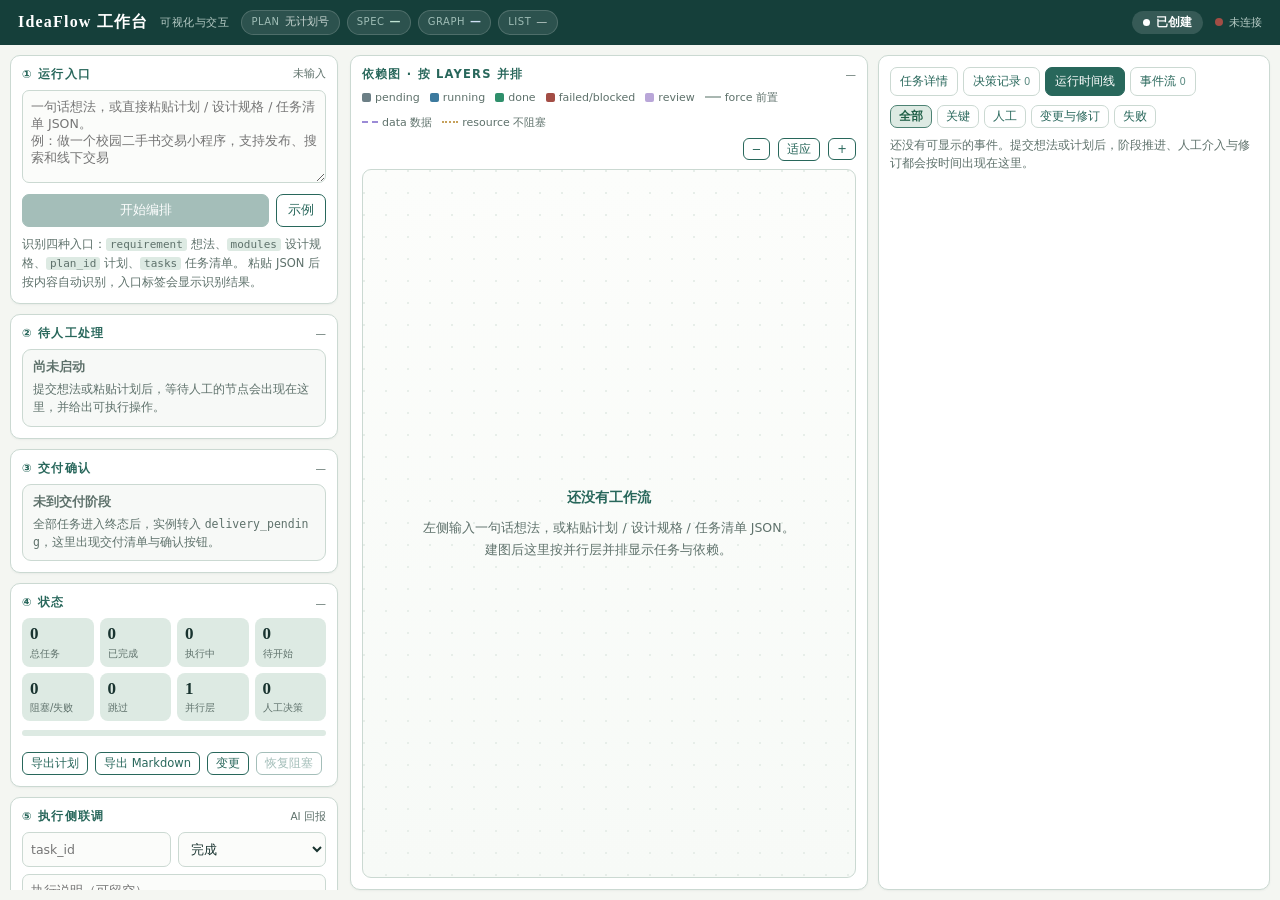
==== commit 0481a53c: "Merge pull request #8 from Magolour/fix/member1-delivery-rejection 完成计划审批、定向退回与交付确认" ====
--- a/modules/orchestrator/web/index.html
+++ b/modules/orchestrator/web/index.html
@@ -464,6 +464,7 @@
   delivery_pending: "待交付确认", completed: "已完成", blocked: "阻塞", aborted: "已终止"
 };
 const GATE_LABEL = {
+  plan_approval: "计划审批",
   task_execution: "人工节点执行", task_failed: "任务失败待接管", delivery_confirm: "交付确认"
 };
 const ROLE_LABEL = { ai: "AI", human: "人工", "ai+human": "AI+人工" };
@@ -625,12 +626,16 @@
   const s = state || {};
   const plan = $("bPlan").querySelector("b");
   const hasPlan = s.plan_id && String(s.plan_id).trim();
-  plan.textContent = hasPlan ? s.plan_id : "无计划号";
+  const pending = s.waiting_on?.gate_type === "plan_approval";
+  const approved = (decisions() || []).some(row => row.target_type === "plan"
+    && row.target_id === s.plan_id && row.target_version === s.plan_version && row.action === "approve");
+  const planStatus = pending ? "待批准 v" + s.plan_version : approved ? "已批准 v" + s.plan_version : "";
+  plan.textContent = hasPlan ? s.plan_id + (planStatus ? " · " + planStatus : "") : "无计划号";
   $("bPlan").classList.toggle("plan", !!hasPlan);
   $("bPlan").classList.toggle("muted", !hasPlan);
   $("bPlan").title = hasPlan
-    ? "计划号 " + s.plan_id + "（来自 plan.json 或 spec 入口）"
-    : "任务清单入口没有计划号（契约允许 plan_id 为 null）";
+    ? "计划号 " + s.plan_id
+    : "尚未生成计划";
   $("bSpec").querySelector("b").textContent = s.spec_version || "—";
   $("bGraph").querySelector("b").textContent = s.graph_id || "—";
   $("bList").querySelector("b").textContent = s.list_version || "—";
@@ -695,6 +700,16 @@
   const since = gate.since ? new Date(gate.since) : null;
   const waited = since ? Math.max(0, Math.round((Date.now() - since.getTime()) / 1000)) : null;
   const waitedText = waited == null ? "" : (waited < 60 ? waited + " 秒" : Math.round(waited / 60) + " 分钟");
+  if (gate.gate_type === "plan_approval") {
+    box.innerHTML = '<div class="gate"><div class="t">待批准 · '
+      + esc(s.plan_id) + ' v' + esc(s.plan_version) + '</div>'
+      + '<div class="m">批准当前版本后开始派发任务。</div><div class="acts">'
+      + '<button class="gold tiny" data-plan-op="approve">批准计划</button>'
+      + '<button class="warn tiny" data-plan-op="plan">退回计划</button>'
+      + (s.can_return_spec ? '<button class="warn tiny" data-plan-op="spec">退回规格</button>' : '')
+      + '</div></div>';
+    return;
+  }
   if (gate.gate_type === "delivery_confirm") {
     box.innerHTML = '<div class="gate">'
       + '<div class="t">等待交付确认 · ' + esc(gate.object_id) + "</div>"
@@ -730,6 +745,14 @@
   if (!s.total) {
     box.innerHTML = '<div class="gate idle"><div class="t">未到交付阶段</div>'
       + '<div class="m">全部任务进入终态后，实例转入 <span class="mono">delivery_pending</span>，这里出现交付清单与确认按钮。</div></div>';
+    return;
+  }
+  if (dlv?.status === "rejected") {
+    const decision = (decisions() || []).find(row => row.decision_id === dlv.decision_id);
+    $("deliveryTag").textContent = "已驳回";
+    box.innerHTML = '<div class="gate"><div class="t">交付已驳回 · '
+      + esc(dlv.delivery_id) + '</div><div class="m">'
+      + esc(decision?.reason || "原因见决策记录") + '</div></div>';
     return;
   }
   if (status === "completed") {
@@ -1304,7 +1327,7 @@
   if (ok) {
     sendEvent({ type: "human_op", action: "approve", operator: "web", priority: "high" });
   } else {
-    openReason("退回交付", "退回必须写明原因，实例会停留在待交付并记录决策。", value => {
+    openReason("退回交付", "写明原因后，实例进入阻塞并记录决策。", value => {
       sendEvent({ type: "human_op", action: "reject", reason: value, operator: "web", priority: "high" });
     });
   }
@@ -1328,6 +1351,18 @@
       ? "跳过会结束该任务，依赖它的下游不再推进；请说明原因。"
       : "驳回会把该任务及其下游未开始任务置为 blocked；请说明原因。",
     value => humanOp(action, value));
+}
+
+function planAction(action) {
+  const s = state;
+  if (!s || s.waiting_on?.gate_type !== "plan_approval") return;
+  const packet = {type: "human_op", plan_id: s.plan_id, plan_version: s.plan_version,
+    operator: "web", priority: "high"};
+  if (action === "approve") return sendEvent({...packet, action});
+  const target = action === "spec" ? "规格" : "计划";
+  openReason("退回" + target, "写明理由后将生成新版计划，并重新等待批准。", reason => {
+    sendEvent({...packet, action: "return", return_to: action, reason});
+  });
 }
 
 function exportPlan() {
@@ -1471,6 +1506,8 @@
 }
 
 document.addEventListener("click", ev => {
+  const planButton = ev.target.closest("[data-plan-op]");
+  if (planButton) { planAction(planButton.dataset.planOp); return; }
   const opButton = ev.target.closest("[data-op]");
   if (opButton) { gateAction(opButton.dataset.op || "approve"); return; }
   const aiButton = ev.target.closest("[data-ai]");
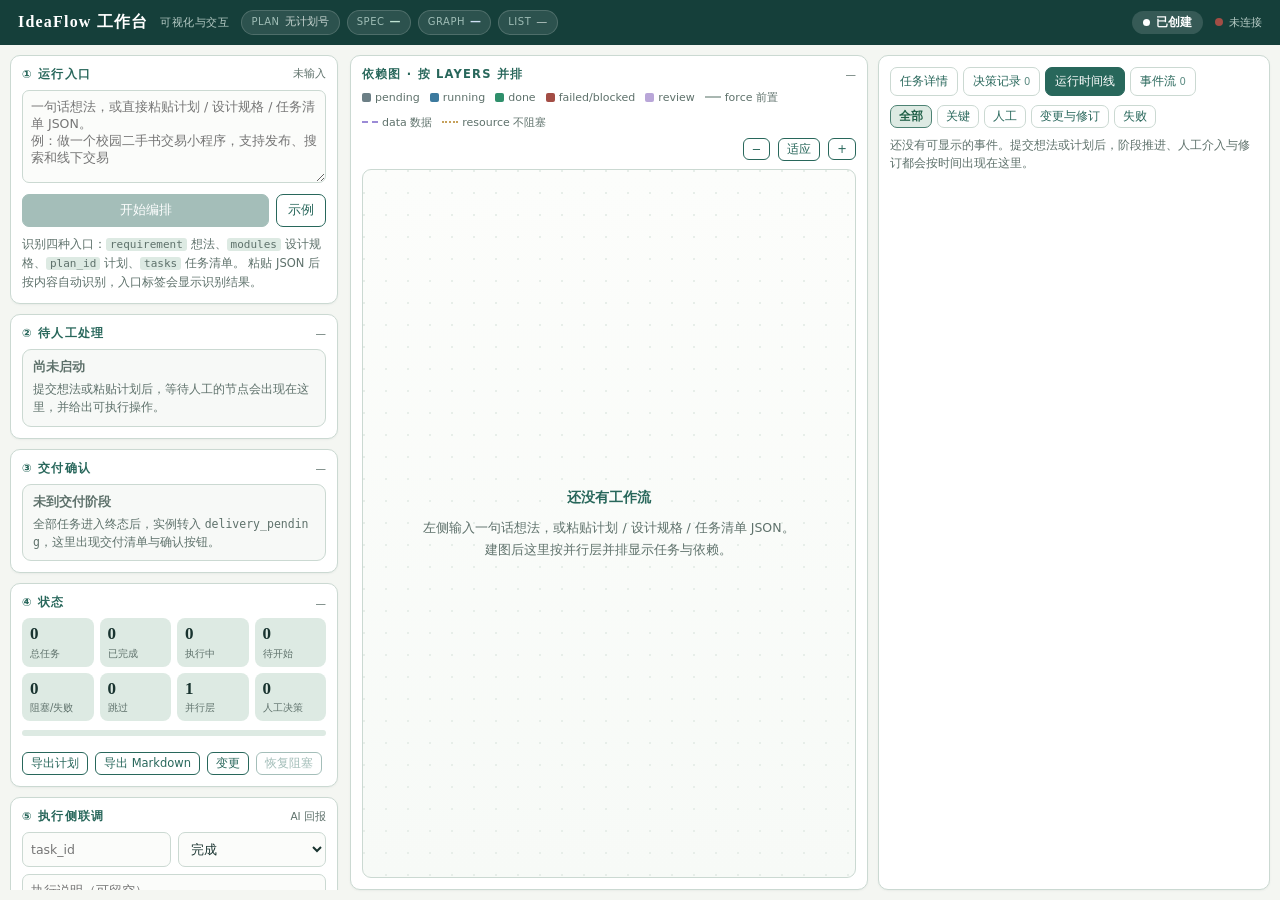
==== commit 16c20219: "Merge pull request #9 from Magolour/feat/orchestrator-spec-gate 接通规格审查门禁、人工回答与复审" ====
--- a/modules/orchestrator/web/index.html
+++ b/modules/orchestrator/web/index.html
@@ -407,7 +407,11 @@
 <div class="drawer" id="reasonBox">
   <div class="panel" style="width:min(480px,100%)">
     <header><strong id="reasonTitle">填写理由</strong><div class="hint" id="reasonHint">理由为必填项。</div></header>
-    <div class="body"><textarea id="reasonText" rows="3" placeholder="请输入理由"></textarea></div>
+    <div class="body">
+      <textarea id="reasonText" rows="3" placeholder="请输入理由"></textarea>
+      <textarea id="reviewedSpec" rows="6" hidden aria-label="已复审规格 JSON"
+        placeholder="粘贴已复审通过的下一版规格 JSON"></textarea>
+    </div>
     <footer>
       <button class="ghost" id="reasonCancel">取消</button>
       <button id="reasonOk">确认</button>
@@ -523,13 +527,18 @@
   const text = await response.text();
   let body;
   try { body = text ? JSON.parse(text) : {}; } catch { body = { error: text }; }
-  if (!response.ok) throw new Error(body.error || ("HTTP " + response.status));
+  if (!response.ok) {
+    const question = body.details?.question?.question;
+    throw new Error([body.message || body.error || ("HTTP " + response.status), question]
+      .filter(Boolean).join("。"));
+  }
   return body;
 }
-const post = (path, data) => api(path, {
+const postJson = (path, body) => api(path, {
   method: "POST", headers: { "Content-Type": "application/json; charset=utf-8" },
-  body: JSON.stringify(data)
+  body
 });
+const post = (path, data) => postJson(path, JSON.stringify(data));
 
 let toastTimer = null;
 function toast(message, kind) {
@@ -1282,10 +1291,9 @@
   if (info.kind === "bad") return toast("粘贴的内容不是合法 JSON", "bad");
   busy = true; refreshEntryTag();
   try {
-    let payload;
-    if (info.kind === "idea") payload = { requirement: text };
-    else payload = JSON.parse(text);
-    const result = await post("/api/start", payload);
+    // Parsing for entry detection is safe; reserializing can change a reviewed spec's number types.
+    const result = info.kind === "idea" ? await post("/api/start", { requirement: text })
+      : await postJson("/api/start", text);
     events = []; cursor = 0; selected = null;
     localStorage.removeItem(LS.sel);
     await pull(true);
@@ -1304,11 +1312,17 @@
   return sendEvent(packet);
 }
 
-async function sendEvent(packet) {
+async function sendEvent(packet, reviewedSpecText = "") {
   if (busy) return;
   busy = true;
   try {
-    await post("/api/events", packet);
+    if (reviewedSpecText) {
+      // The pasted object was validated in the dialog. Keep its numeric tokens in the request.
+      const envelope = JSON.stringify(packet);
+      await postJson("/api/events", envelope.slice(0, -1) + ',"spec":' + reviewedSpecText + "}");
+    } else {
+      await post("/api/events", packet);
+    }
     await pulled();
     toast("已提交：" + (ACTION_LABEL[packet.action] || packet.type || ""), "ok");
   } catch (error) {
@@ -1334,10 +1348,12 @@
 }
 
 let reasonCallback = null;
-function openReason(title, hint, callback) {
+function openReason(title, hint, callback, needsReviewedSpec = false) {
   $("reasonTitle").textContent = title;
   $("reasonHint").textContent = hint;
   $("reasonText").value = "";
+  $("reviewedSpec").value = "";
+  $("reviewedSpec").hidden = !needsReviewedSpec;
   reasonCallback = callback;
   $("reasonBox").classList.add("open");
   $("reasonText").focus();
@@ -1360,9 +1376,12 @@
     operator: "web", priority: "high"};
   if (action === "approve") return sendEvent({...packet, action});
   const target = action === "spec" ? "规格" : "计划";
-  openReason("退回" + target, "写明理由后将生成新版计划，并重新等待批准。", reason => {
-    sendEvent({...packet, action: "return", return_to: action, reason});
-  });
+  const needsReviewedSpec = action === "spec";
+  const hint = needsReviewedSpec ? "填写理由并粘贴已复审通过的下一版规格。" : "填写理由后重新生成待批准计划。";
+  openReason("退回" + target, hint, (reason, specText) => {
+    const command = {...packet, action: "return", return_to: action, reason};
+    sendEvent(command, specText);
+  }, needsReviewedSpec);
 }
 
 function exportPlan() {
@@ -1581,10 +1600,20 @@
 $("reasonOk").addEventListener("click", () => {
   const value = $("reasonText").value.trim();
   if (!value) return toast("理由不能为空", "bad");
+  let specText = "";
+  if (!$("reviewedSpec").hidden) {
+    specText = $("reviewedSpec").value.trim();
+    try {
+      const spec = JSON.parse(specText);
+      if (!spec?.spec_id || !Array.isArray(spec.modules)) throw new Error();
+    } catch {
+      return toast("请粘贴有效的已复审规格 JSON", "bad");
+    }
+  }
   const callback = reasonCallback;
   $("reasonBox").classList.remove("open");
   reasonCallback = null;
-  if (callback) callback(value);
+  if (callback) callback(value, specText);
 });
 $("changeCancel").addEventListener("click", () => $("changeBox").classList.remove("open"));
 $("changeSubmit").addEventListener("click", submitChange);
